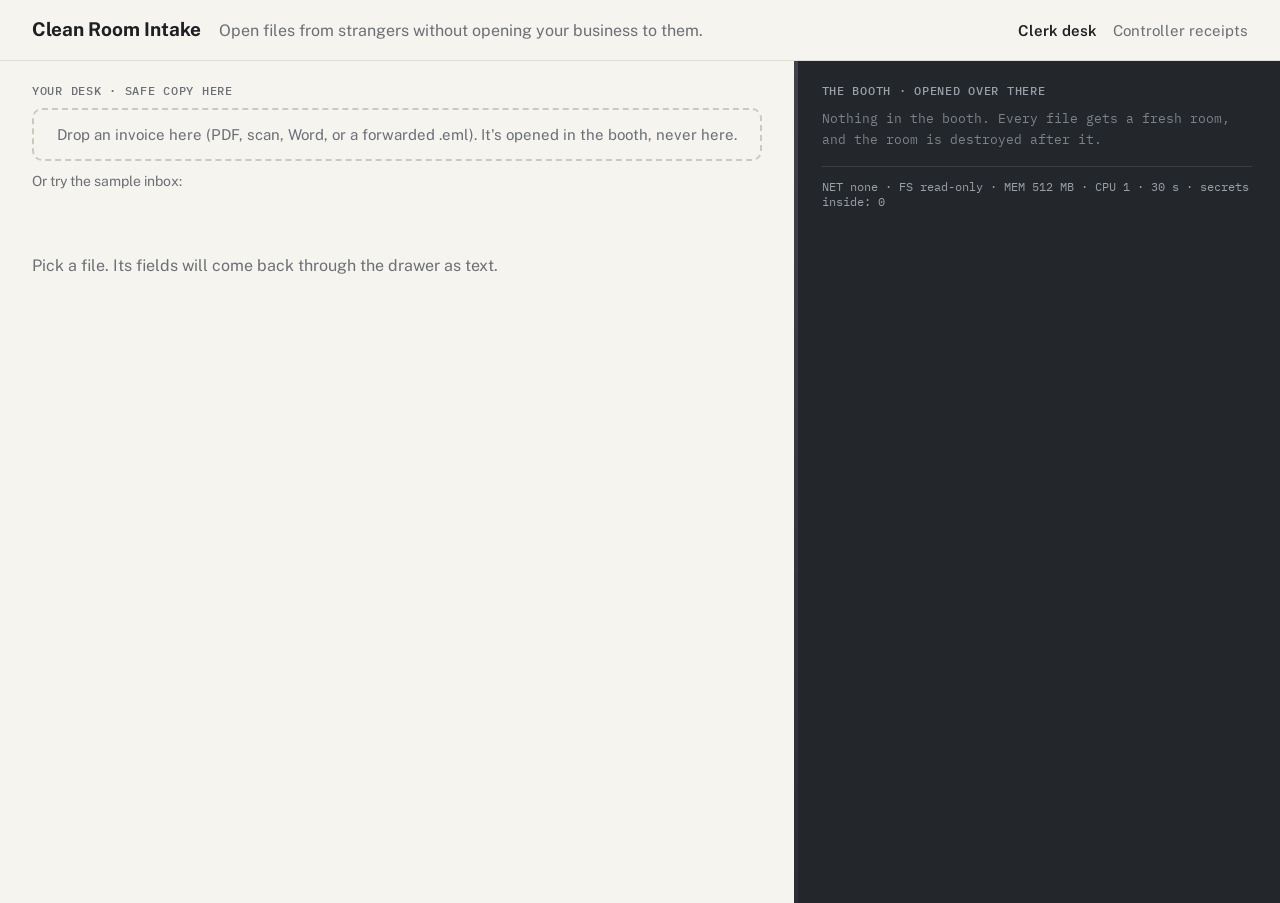
==== web/index.html @ 87abd1cf "Clerk desk + controller receipts (direction A: desk | glass | booth, drawer), dev mode for UI work w" ====
<!DOCTYPE html>
<html lang="en">
<head>
<meta charset="utf-8">
<meta name="viewport" content="width=device-width, initial-scale=1">
<title>Clean Room Intake: open files from strangers safely</title>
<link rel="preconnect" href="https://fonts.googleapis.com">
<link href="https://fonts.googleapis.com/css2?family=Public+Sans:wght@400;600;700&family=IBM+Plex+Mono:wght@400;500&display=swap" rel="stylesheet">
<link rel="stylesheet" href="style.css">
</head>
<body>
<header>
  <b>Clean Room Intake</b><span class="tag">Open files from strangers without opening your business to them.</span>
  <nav><a href="#desk" id="nav-desk" class="on">Clerk desk</a><a href="#receipts" id="nav-receipts">Controller receipts</a></nav>
</header>

<div class="wrap" id="view-desk">
  <section class="desk">
    <div class="label">Your desk · safe copy here</div>
    <div class="drop" id="drop">Drop an invoice here (PDF, scan, Word, or a forwarded .eml). It's opened in the booth, never here.
      <input type="file" id="file" hidden></div>
    <div class="samples">Or try the sample inbox:<span id="samples"></span></div>
    <div class="queue" id="queue"></div>
    <div id="slip" class="empty">Pick a file. Its fields will come back through the drawer as text.</div>
  </section>
  <section class="booth">
    <div class="glass"></div><div class="pin" id="pin" style="top:200px"></div>
    <div class="drawer" id="drawer">⇦ text only</div>
    <div class="label">The booth · opened over there</div>
    <div class="test" id="test"></div>
    <div class="log" id="log"><span class="dim">Nothing in the booth. Every file gets a fresh room, and the room is destroyed after it.</span></div>
    <div class="spec" id="spec">NET none · FS read-only · MEM 512 MB · CPU 1 · 30 s · secrets inside: 0</div>
  </section>
</div>

<div id="view-receipts" class="desk" hidden>
  <div class="label">Controller · receipts</div>
  <table class="r" id="rtable"></table>
  <div id="rdetail" style="margin-top:18px"></div>
</div>

<script src="app.js"></script>
</body>
</html>
---- web/style.css ----
:root{--paper:#F6F4EF;--glass:#23262B;--brass:#B8862B;--red:#C2412D;--ink:#1d1f23;--muted:#6b6f76;--line:#e2ded5}
*{box-sizing:border-box}
body{margin:0;font:16px/1.45 'Public Sans',system-ui,sans-serif;color:var(--ink);background:var(--paper);min-height:100vh}
header{display:flex;align-items:baseline;gap:18px;padding:16px 32px;border-bottom:1px solid var(--line)}
header b{font-size:19px}header .tag{color:var(--muted)}header nav{margin-left:auto;display:flex;gap:16px}
header nav a{color:var(--muted);text-decoration:none;font-size:15px}header nav a.on{color:var(--ink);font-weight:600}
.wrap{display:grid;grid-template-columns:62% 38%;min-height:calc(100vh - 58px)}
@media (max-width:1100px){.wrap{grid-template-columns:1fr}.booth{order:-1;min-height:220px}}
.desk{padding:22px 32px}.booth{background:var(--glass);color:#e9e6df;padding:22px 28px;position:relative;overflow:hidden}
.label{font:500 12px 'IBM Plex Mono',ui-monospace,monospace;letter-spacing:.06em;text-transform:uppercase;color:var(--muted);margin-bottom:10px}
.booth .label{color:#9aa0a8}
.queue{display:flex;flex-wrap:wrap;gap:8px;margin-bottom:16px}
.chip{background:#fff;border:1px solid var(--line);border-radius:8px;padding:7px 12px;font-size:14px;cursor:pointer;font-variant-numeric:tabular-nums}
.chip.on{border-color:var(--brass);box-shadow:0 0 0 2px #b8862b33}.chip .held{color:var(--red);font-weight:600}
.drop{border:2px dashed #cfc9bc;border-radius:10px;padding:14px;text-align:center;color:var(--muted);margin-bottom:16px;font-size:15px}
.drop.over{border-color:var(--brass);background:#fbf7ec}
.samples{font-size:14px;color:var(--muted);margin:-6px 0 16px}.samples button{font:inherit;background:none;border:0;color:var(--brass);text-decoration:underline;cursor:pointer;padding:0 4px}
.slip{background:#fff;border:1px solid var(--line);border-radius:10px;padding:20px 22px;transition:transform .45s cubic-bezier(.2,.8,.2,1),opacity .45s}
.slip.in{transform:translateX(40px);opacity:0}
.slip h2{margin:0 0 4px;font-size:20px}.slip .sub{color:var(--muted);font-size:14px;margin-bottom:14px}
.track{display:flex;flex-wrap:wrap;gap:6px 10px;align-items:center;font:12px 'IBM Plex Mono',monospace;color:var(--muted);margin-bottom:16px}
.track span{display:flex;align-items:center;gap:5px}.dot{width:10px;height:10px;border-radius:50%;background:#d8d3c8;display:inline-block}
.dot.done{background:var(--glass)}.dot.now{background:var(--brass);animation:pulse 1s infinite}.dot.bad{background:var(--red)}
@keyframes pulse{50%{box-shadow:0 0 0 5px #b8862b33}}
.f{display:grid;grid-template-columns:150px 1fr;gap:8px;padding:7px 0;border-top:1px dashed #e6e1d6;font-size:15px}
.f .k{color:var(--muted)}.f .v{font-variant-numeric:tabular-nums}
.note{margin-top:12px;font-size:14px;background:#fbf7ec;border-left:3px solid var(--brass);padding:8px 12px}
.hold{margin-top:12px;font-size:14px;background:#fdf0ed;border-left:3px solid var(--red);padding:8px 12px}
.hold b{color:var(--red)}
.btn{margin-top:16px;display:inline-block;background:var(--brass);color:#fff;font:600 15px 'Public Sans',sans-serif;padding:10px 18px;border-radius:7px;border:0;cursor:pointer}
.btn[disabled]{background:#cfc9bc;cursor:not-allowed}.btn.ghost{background:#fff;color:var(--ink);border:1px solid var(--line);margin-left:8px}
.empty{color:var(--muted);padding:30px 0}
.glass{position:absolute;left:0;top:0;bottom:0;width:4px;background:linear-gradient(#ffffff22,#ffffff08)}
.pin{position:absolute;left:-7px;width:18px;height:18px;border-radius:50%;background:var(--red);box-shadow:0 0 0 6px #c2412d33;opacity:0;transition:opacity .2s}
.pin.on{opacity:1}.pin.hit{animation:ring .12s ease-out}@keyframes ring{from{box-shadow:0 0 0 22px #c2412d55}}
.log{font:13px/1.65 'IBM Plex Mono',monospace;color:#cfd3d8;white-space:pre-wrap;word-break:break-word}
.log .x{color:#ff8f7d}.log .ok{color:#9fd6a8}.log .dim{color:#7d838b}
.spec{font:12px 'IBM Plex Mono',monospace;color:#9aa0a8;border-top:1px solid #3a3e45;margin-top:16px;padding-top:12px}
.test{font:11px 'IBM Plex Mono',monospace;color:#ffb4a6;margin-bottom:10px}
.drawer{position:absolute;left:-2px;bottom:36px;background:var(--brass);color:#fff;font:600 12px 'IBM Plex Mono',monospace;padding:8px 12px;border-radius:0 4px 4px 0;transform:translateX(-110%);transition:transform .5s}
.drawer.out{transform:translateX(0)}
table.r{width:100%;border-collapse:collapse;font-size:14px;background:#fff;border:1px solid var(--line)}
table.r td,table.r th{padding:9px 12px;border-top:1px solid var(--line);text-align:left;font-variant-numeric:tabular-nums}
.receipt{font:13px/1.65 'IBM Plex Mono',monospace;background:#fff;border:1px solid var(--line);padding:14px 16px;max-width:520px}
.receipt .x{color:var(--red)}.receipt hr{border:0;border-top:1px dashed #bbb;margin:8px 0}
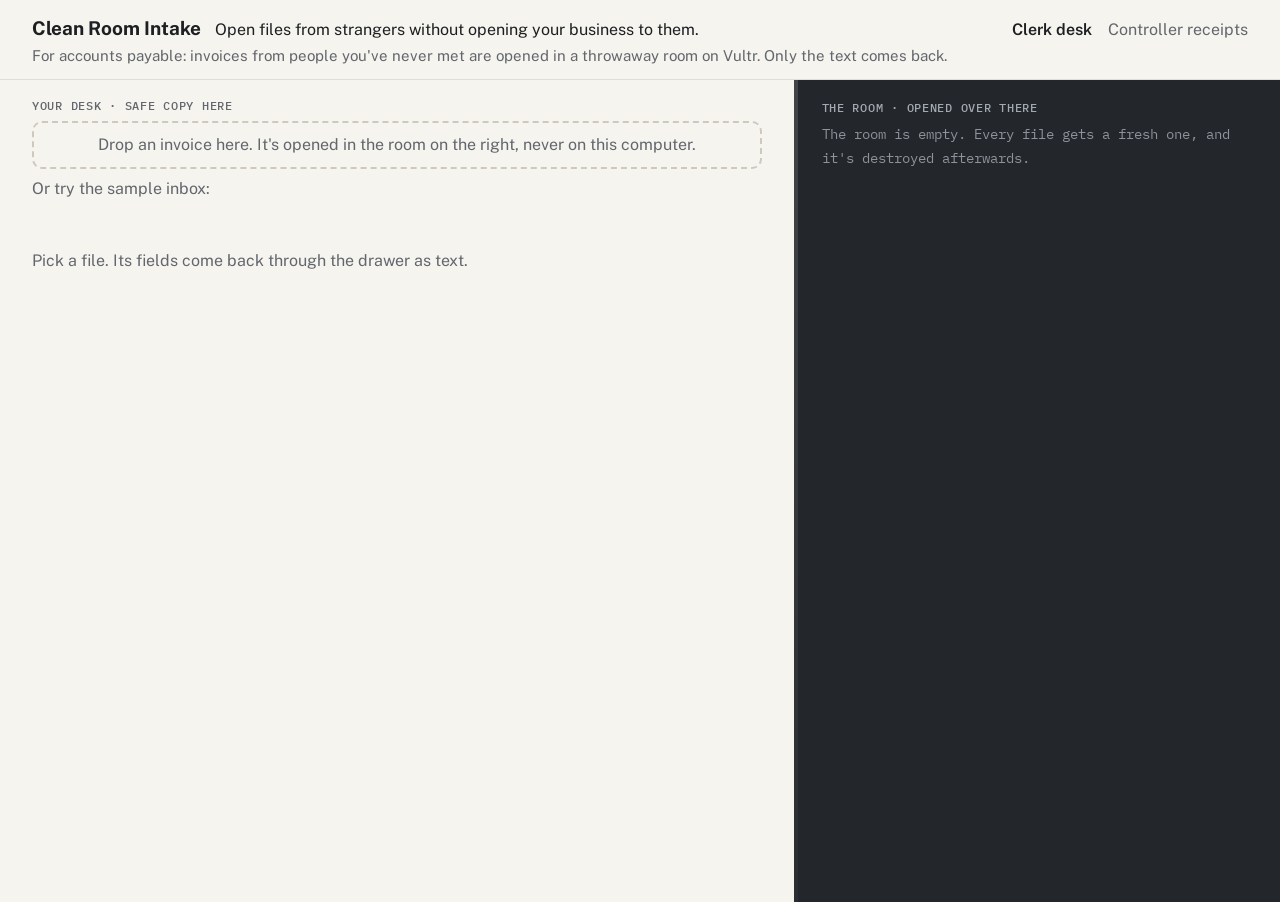
==== commit dc320feb: "UI after design judge round 1: hold reason first, clerk-side stamp, postmarks, receipt stub, one chi" ====
--- a/web/index.html
+++ b/web/index.html
@@ -3,40 +3,41 @@
 <head>
 <meta charset="utf-8">
 <meta name="viewport" content="width=device-width, initial-scale=1">
-<title>Clean Room Intake: open files from strangers safely</title>
+<title>Clean Room Intake: open invoices from strangers safely</title>
 <link rel="preconnect" href="https://fonts.googleapis.com">
-<link href="https://fonts.googleapis.com/css2?family=Public+Sans:wght@400;600;700&family=IBM+Plex+Mono:wght@400;500&display=swap" rel="stylesheet">
+<link href="https://fonts.googleapis.com/css2?family=Public+Sans:wght@400;600;700&family=IBM+Plex+Mono:wght@400;500;600&display=swap" rel="stylesheet">
 <link rel="stylesheet" href="style.css">
 </head>
 <body>
 <header>
-  <b>Clean Room Intake</b><span class="tag">Open files from strangers without opening your business to them.</span>
+  <div><b>Clean Room Intake</b><span class="tag">Open files from strangers without opening your business to them.</span></div>
   <nav><a href="#desk" id="nav-desk" class="on">Clerk desk</a><a href="#receipts" id="nav-receipts">Controller receipts</a></nav>
+  <div class="who">For accounts payable: invoices from people you've never met are opened in a throwaway room on Vultr. Only the text comes back.</div>
+  <div class="count" id="count"></div>
 </header>
 
 <div class="wrap" id="view-desk">
   <section class="desk">
     <div class="label">Your desk · safe copy here</div>
-    <div class="drop" id="drop">Drop an invoice here (PDF, scan, Word, or a forwarded .eml). It's opened in the booth, never here.
+    <div class="drop" id="drop">Drop an invoice here. It's opened in the room on the right, never on this computer.
       <input type="file" id="file" hidden></div>
     <div class="samples">Or try the sample inbox:<span id="samples"></span></div>
     <div class="queue" id="queue"></div>
-    <div id="slip" class="empty">Pick a file. Its fields will come back through the drawer as text.</div>
+    <div id="slip" class="empty">Pick a file. Its fields come back through the drawer as text.</div>
   </section>
-  <section class="booth">
-    <div class="glass"></div><div class="pin" id="pin" style="top:200px"></div>
-    <div class="drawer" id="drawer">⇦ text only</div>
-    <div class="label">The booth · opened over there</div>
+  <section class="room">
+    <div class="glass"></div><div id="pins"></div>
+    <div class="drawer" id="drawer">⇦ only text</div>
+    <div class="label">The room · opened over there</div>
     <div class="test" id="test"></div>
-    <div class="log" id="log"><span class="dim">Nothing in the booth. Every file gets a fresh room, and the room is destroyed after it.</span></div>
-    <div class="spec" id="spec">NET none · FS read-only · MEM 512 MB · CPU 1 · 30 s · secrets inside: 0</div>
+    <div class="log" id="log"><span class="dim">The room is empty. Every file gets a fresh one, and it's destroyed afterwards.</span></div>
+    <div id="stub"></div>
   </section>
 </div>
 
 <div id="view-receipts" class="desk" hidden>
-  <div class="label">Controller · receipts</div>
-  <table class="r" id="rtable"></table>
-  <div id="rdetail" style="margin-top:18px"></div>
+  <div class="label">Controller · receipt stubs</div>
+  <div class="stubs" id="stubs"></div>
 </div>
 
 <script src="app.js"></script>
--- a/web/style.css
+++ b/web/style.css
@@ -1,45 +1,55 @@
-:root{--paper:#F6F4EF;--glass:#23262B;--brass:#B8862B;--red:#C2412D;--ink:#1d1f23;--muted:#6b6f76;--line:#e2ded5}
+:root{--paper:#F6F4EF;--glass:#23262B;--brass:#8F6516;--brass-l:#B8862B;--red:#C2412D;--ink:#1d1f23;--muted:#62666d;--line:#e2ded5;--warm:#ece7dc}
 *{box-sizing:border-box}
-body{margin:0;font:16px/1.45 'Public Sans',system-ui,sans-serif;color:var(--ink);background:var(--paper);min-height:100vh}
-header{display:flex;align-items:baseline;gap:18px;padding:16px 32px;border-bottom:1px solid var(--line)}
-header b{font-size:19px}header .tag{color:var(--muted)}header nav{margin-left:auto;display:flex;gap:16px}
-header nav a{color:var(--muted);text-decoration:none;font-size:15px}header nav a.on{color:var(--ink);font-weight:600}
-.wrap{display:grid;grid-template-columns:62% 38%;min-height:calc(100vh - 58px)}
-@media (max-width:1100px){.wrap{grid-template-columns:1fr}.booth{order:-1;min-height:220px}}
-.desk{padding:22px 32px}.booth{background:var(--glass);color:#e9e6df;padding:22px 28px;position:relative;overflow:hidden}
-.label{font:500 12px 'IBM Plex Mono',ui-monospace,monospace;letter-spacing:.06em;text-transform:uppercase;color:var(--muted);margin-bottom:10px}
-.booth .label{color:#9aa0a8}
-.queue{display:flex;flex-wrap:wrap;gap:8px;margin-bottom:16px}
-.chip{background:#fff;border:1px solid var(--line);border-radius:8px;padding:7px 12px;font-size:14px;cursor:pointer;font-variant-numeric:tabular-nums}
-.chip.on{border-color:var(--brass);box-shadow:0 0 0 2px #b8862b33}.chip .held{color:var(--red);font-weight:600}
-.drop{border:2px dashed #cfc9bc;border-radius:10px;padding:14px;text-align:center;color:var(--muted);margin-bottom:16px;font-size:15px}
-.drop.over{border-color:var(--brass);background:#fbf7ec}
-.samples{font-size:14px;color:var(--muted);margin:-6px 0 16px}.samples button{font:inherit;background:none;border:0;color:var(--brass);text-decoration:underline;cursor:pointer;padding:0 4px}
-.slip{background:#fff;border:1px solid var(--line);border-radius:10px;padding:20px 22px;transition:transform .45s cubic-bezier(.2,.8,.2,1),opacity .45s}
-.slip.in{transform:translateX(40px);opacity:0}
-.slip h2{margin:0 0 4px;font-size:20px}.slip .sub{color:var(--muted);font-size:14px;margin-bottom:14px}
-.track{display:flex;flex-wrap:wrap;gap:6px 10px;align-items:center;font:12px 'IBM Plex Mono',monospace;color:var(--muted);margin-bottom:16px}
-.track span{display:flex;align-items:center;gap:5px}.dot{width:10px;height:10px;border-radius:50%;background:#d8d3c8;display:inline-block}
-.dot.done{background:var(--glass)}.dot.now{background:var(--brass);animation:pulse 1s infinite}.dot.bad{background:var(--red)}
-@keyframes pulse{50%{box-shadow:0 0 0 5px #b8862b33}}
-.f{display:grid;grid-template-columns:150px 1fr;gap:8px;padding:7px 0;border-top:1px dashed #e6e1d6;font-size:15px}
-.f .k{color:var(--muted)}.f .v{font-variant-numeric:tabular-nums}
-.note{margin-top:12px;font-size:14px;background:#fbf7ec;border-left:3px solid var(--brass);padding:8px 12px}
-.hold{margin-top:12px;font-size:14px;background:#fdf0ed;border-left:3px solid var(--red);padding:8px 12px}
-.hold b{color:var(--red)}
-.btn{margin-top:16px;display:inline-block;background:var(--brass);color:#fff;font:600 15px 'Public Sans',sans-serif;padding:10px 18px;border-radius:7px;border:0;cursor:pointer}
-.btn[disabled]{background:#cfc9bc;cursor:not-allowed}.btn.ghost{background:#fff;color:var(--ink);border:1px solid var(--line);margin-left:8px}
-.empty{color:var(--muted);padding:30px 0}
+body{margin:0;font:16px/1.5 'Public Sans',system-ui,sans-serif;color:var(--ink);background:var(--paper);min-height:100vh}
+header{padding:14px 32px 12px;border-bottom:1px solid var(--line);display:grid;grid-template-columns:1fr auto;gap:2px 24px;align-items:baseline}
+header b{font-size:19px}header .tag{color:var(--ink);margin-left:14px}
+header .who{grid-column:1;color:var(--muted);font-size:15px}
+header nav{grid-row:1;grid-column:2;display:flex;gap:16px}
+header nav a{color:var(--muted);text-decoration:none}header nav a.on{color:var(--ink);font-weight:600}
+header .count{grid-column:2;font:13px 'IBM Plex Mono',monospace;color:var(--muted);text-align:right}
+.wrap{display:grid;grid-template-columns:62% 38%;min-height:calc(100vh - 78px)}
+@media (max-width:1100px){.wrap{grid-template-columns:1fr}.room{order:-1;min-height:240px}}
+.desk{padding:18px 32px}.room{background:var(--glass);color:var(--warm);padding:20px 28px;position:relative;overflow:hidden}
+.label{font:500 12px 'IBM Plex Mono',monospace;letter-spacing:.06em;text-transform:uppercase;color:var(--muted);margin-bottom:8px}
+.room .label{color:#a3a9b1}
+.drop{border:2px dashed #cfc9bc;border-radius:10px;padding:10px 14px;text-align:center;color:var(--muted);margin-bottom:8px;cursor:pointer}
+.drop.over{border-color:var(--brass-l);background:#fbf7ec}
+.samples{color:var(--muted);margin-bottom:12px}.samples button{font:inherit;background:none;border:0;color:var(--brass);text-decoration:underline;cursor:pointer;padding:0 4px}
+.queue{display:flex;flex-wrap:wrap;gap:8px;margin-bottom:12px}
+.chip{background:#fff;border:1px solid var(--line);border-radius:8px;padding:7px 12px;cursor:pointer;font-variant-numeric:tabular-nums}
+.chip.on{border-color:var(--brass-l);box-shadow:0 0 0 2px #b8862b33}.chip .w{color:var(--muted)}.chip .w.held,.chip .w.stopped{color:var(--red);font-weight:600}
+.slip{background:#fff;border:1px solid var(--line);border-radius:10px;padding:18px 22px;position:relative;transition:transform .45s cubic-bezier(.2,.8,.2,1),opacity .45s}
+.slip.enter{transform:translateX(60px);opacity:0}
+.slip h2{margin:0;font-size:21px}.slip .sub{color:var(--muted);margin:2px 0 10px}
+.marks{display:flex;gap:10px;margin:6px 0 12px;min-height:58px}
+.pm{width:56px;height:56px;border:1.5px solid var(--ink);border-radius:50%;display:flex;align-items:center;justify-content:center;text-align:center;
+  font:600 9px/1.15 'IBM Plex Mono',monospace;transform:rotate(-7deg) scale(1);opacity:1;animation:land .09s ease-out}
+.pm.wait{border-style:dashed;border-color:#c9c3b6;color:#b3ad9f;animation:none}
+@keyframes land{from{transform:rotate(-7deg) scale(1.18);opacity:.2}}
+.stamp{position:absolute;right:22px;top:16px;border:2.5px solid var(--red);color:var(--red);font:700 13px/1.25 'Public Sans',sans-serif;
+  padding:6px 10px;transform:rotate(-4deg);text-align:center;letter-spacing:.03em;animation:land2 .09s ease-out;background:#fff}
+.stamp.hold{border-color:var(--brass);color:var(--brass)}
+@keyframes land2{from{transform:rotate(-4deg) scale(1.15);opacity:.2}}
+.hold{font-size:16px;background:#fdf0ed;border-left:3px solid var(--red);padding:9px 12px;margin:2px 0 12px}.hold b{color:var(--red)}
+.tried{font-size:16px;background:#fdf0ed;border-left:3px solid var(--red);padding:9px 12px;margin:2px 0 12px}
+.f{display:grid;grid-template-columns:150px 1fr;gap:8px;padding:7px 0;border-top:1px dashed #e6e1d6}
+.f .k{color:var(--muted)}.f .v{font-variant-numeric:tabular-nums}.f .v.amt{font-size:18px;font-weight:700}
+.f .was{display:block;color:var(--muted);text-decoration:line-through}
+.note{margin-top:10px;background:#fbf7ec;border-left:3px solid var(--brass-l);padding:8px 12px}
+.btn{margin-top:14px;display:inline-block;background:var(--brass);color:#fff;font:600 16px 'Public Sans',sans-serif;padding:10px 18px;border-radius:7px;border:0;cursor:pointer}
+.btn[disabled]{background:#d6d0c4;color:#5c5a55;cursor:not-allowed}.btn.ghost{background:#fff;color:var(--ink);border:1px solid var(--line);margin-left:8px}
+.empty{color:var(--muted);padding:24px 0}
 .glass{position:absolute;left:0;top:0;bottom:0;width:4px;background:linear-gradient(#ffffff22,#ffffff08)}
-.pin{position:absolute;left:-7px;width:18px;height:18px;border-radius:50%;background:var(--red);box-shadow:0 0 0 6px #c2412d33;opacity:0;transition:opacity .2s}
-.pin.on{opacity:1}.pin.hit{animation:ring .12s ease-out}@keyframes ring{from{box-shadow:0 0 0 22px #c2412d55}}
-.log{font:13px/1.65 'IBM Plex Mono',monospace;color:#cfd3d8;white-space:pre-wrap;word-break:break-word}
-.log .x{color:#ff8f7d}.log .ok{color:#9fd6a8}.log .dim{color:#7d838b}
-.spec{font:12px 'IBM Plex Mono',monospace;color:#9aa0a8;border-top:1px solid #3a3e45;margin-top:16px;padding-top:12px}
-.test{font:11px 'IBM Plex Mono',monospace;color:#ffb4a6;margin-bottom:10px}
-.drawer{position:absolute;left:-2px;bottom:36px;background:var(--brass);color:#fff;font:600 12px 'IBM Plex Mono',monospace;padding:8px 12px;border-radius:0 4px 4px 0;transform:translateX(-110%);transition:transform .5s}
+.pin{position:absolute;left:-7px;width:18px;height:18px;border-radius:50%;background:var(--red);box-shadow:0 0 0 6px #c2412d33}
+.pin.hit{animation:ring .12s ease-out}@keyframes ring{from{box-shadow:0 0 0 22px #c2412d66}}
+.log{font:14px/1.7 'IBM Plex Mono',monospace;color:#d9d5cc;white-space:pre-wrap;word-break:break-word;position:relative}
+.log .x{color:#ff9a88}.log .dim{color:#8d939b}
+.log.shred{animation:shred .6s steps(6) forwards}@keyframes shred{to{clip-path:inset(0 0 100% 0);opacity:.2}}
+.test{font:12px 'IBM Plex Mono',monospace;color:#ffb4a6;margin-bottom:8px}
+.drawer{position:absolute;left:-2px;top:46%;background:var(--brass-l);color:#1d1f23;font:600 12px 'IBM Plex Mono',monospace;padding:8px 12px;border-radius:0 4px 4px 0;transform:translateX(-110%);transition:transform .5s}
 .drawer.out{transform:translateX(0)}
-table.r{width:100%;border-collapse:collapse;font-size:14px;background:#fff;border:1px solid var(--line)}
-table.r td,table.r th{padding:9px 12px;border-top:1px solid var(--line);text-align:left;font-variant-numeric:tabular-nums}
-.receipt{font:13px/1.65 'IBM Plex Mono',monospace;background:#fff;border:1px solid var(--line);padding:14px 16px;max-width:520px}
-.receipt .x{color:var(--red)}.receipt hr{border:0;border-top:1px dashed #bbb;margin:8px 0}
+.stub{margin-top:16px;background:#fbfaf6;color:var(--ink);font:13px/1.6 'IBM Plex Mono',monospace;padding:12px 14px 14px;max-width:420px;position:relative;
+  border-bottom:2px dashed #9a948a;animation:drop .3s ease-out}
+.stub .x{color:var(--red)}.stub hr{border:0;border-top:1px dashed #bbb;margin:6px 0}
+@keyframes drop{from{transform:translateY(-8px);opacity:0}}
+.stubs{display:flex;flex-wrap:wrap;gap:16px;align-items:flex-start}.stubs .stub{background:#fff;border:1px solid var(--line);border-bottom:2px dashed #9a948a}
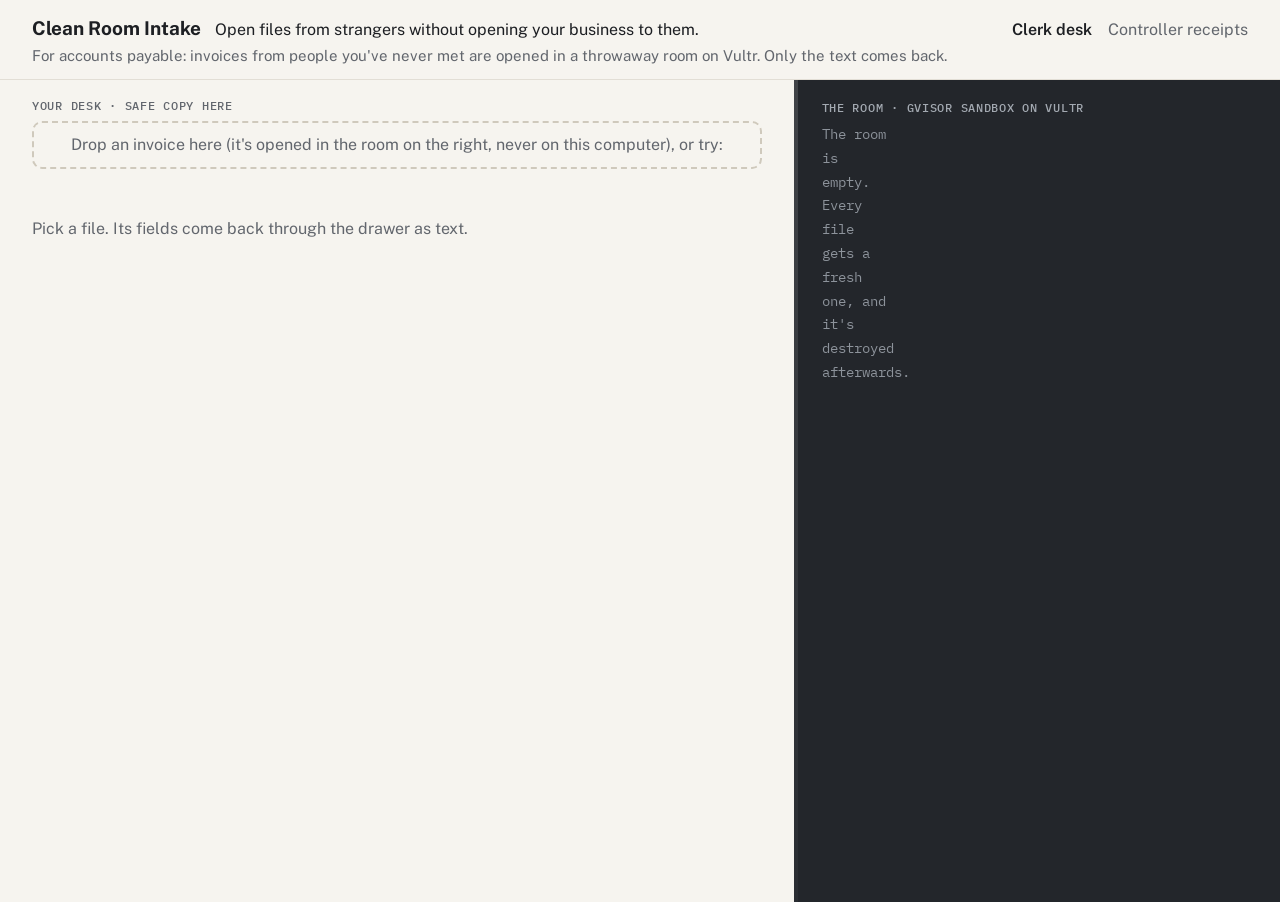
==== commit 0ae9ce40: "UI after design judge round 2: paced reveal (500 ms per step, 700 ms per attempt, real timings in te" ====
--- a/web/index.html
+++ b/web/index.html
@@ -19,16 +19,15 @@
 <div class="wrap" id="view-desk">
   <section class="desk">
     <div class="label">Your desk · safe copy here</div>
-    <div class="drop" id="drop">Drop an invoice here. It's opened in the room on the right, never on this computer.
+    <div class="drop" id="drop">Drop an invoice here (it's opened in the room on the right, never on this computer), or try:<span id="samples"></span>
       <input type="file" id="file" hidden></div>
-    <div class="samples">Or try the sample inbox:<span id="samples"></span></div>
     <div class="queue" id="queue"></div>
     <div id="slip" class="empty">Pick a file. Its fields come back through the drawer as text.</div>
   </section>
   <section class="room">
     <div class="glass"></div><div id="pins"></div>
     <div class="drawer" id="drawer">⇦ only text</div>
-    <div class="label">The room · opened over there</div>
+    <div class="label">The room · gVisor sandbox on Vultr</div>
     <div class="test" id="test"></div>
     <div class="log" id="log"><span class="dim">The room is empty. Every file gets a fresh one, and it's destroyed afterwards.</span></div>
     <div id="stub"></div>
--- a/web/style.css
+++ b/web/style.css
@@ -1,3 +1,4 @@
+[hidden]{display:none!important}
 :root{--paper:#F6F4EF;--glass:#23262B;--brass:#8F6516;--brass-l:#B8862B;--red:#C2412D;--ink:#1d1f23;--muted:#62666d;--line:#e2ded5;--warm:#ece7dc}
 *{box-sizing:border-box}
 body{margin:0;font:16px/1.5 'Public Sans',system-ui,sans-serif;color:var(--ink);background:var(--paper);min-height:100vh}
@@ -12,25 +13,25 @@
 .desk{padding:18px 32px}.room{background:var(--glass);color:var(--warm);padding:20px 28px;position:relative;overflow:hidden}
 .label{font:500 12px 'IBM Plex Mono',monospace;letter-spacing:.06em;text-transform:uppercase;color:var(--muted);margin-bottom:8px}
 .room .label{color:#a3a9b1}
-.drop{border:2px dashed #cfc9bc;border-radius:10px;padding:10px 14px;text-align:center;color:var(--muted);margin-bottom:8px;cursor:pointer}
+.drop{border:2px dashed #cfc9bc;border-radius:10px;padding:10px 14px;text-align:center;color:var(--muted);margin-bottom:12px;cursor:pointer}.drop button{font:inherit;background:none;border:0;color:var(--brass);text-decoration:underline;cursor:pointer;padding:0 3px}
 .drop.over{border-color:var(--brass-l);background:#fbf7ec}
 .samples{color:var(--muted);margin-bottom:12px}.samples button{font:inherit;background:none;border:0;color:var(--brass);text-decoration:underline;cursor:pointer;padding:0 4px}
 .queue{display:flex;flex-wrap:wrap;gap:8px;margin-bottom:12px}
 .chip{background:#fff;border:1px solid var(--line);border-radius:8px;padding:7px 12px;cursor:pointer;font-variant-numeric:tabular-nums}
-.chip.on{border-color:var(--brass-l);box-shadow:0 0 0 2px #b8862b33}.chip .w{color:var(--muted)}.chip .w.held,.chip .w.stopped{color:var(--red);font-weight:600}
+.chip.on{border-color:var(--brass-l);box-shadow:0 0 0 2px #b8862b33}.chip .w{color:var(--muted)}.chip .w.held{color:var(--brass);font-weight:600}.chip .w.stopped{color:var(--red);font-weight:600}
 .slip{background:#fff;border:1px solid var(--line);border-radius:10px;padding:18px 22px;position:relative;transition:transform .45s cubic-bezier(.2,.8,.2,1),opacity .45s}
 .slip.enter{transform:translateX(60px);opacity:0}
-.slip h2{margin:0;font-size:21px}.slip .sub{color:var(--muted);margin:2px 0 10px}
-.marks{display:flex;gap:10px;margin:6px 0 12px;min-height:58px}
-.pm{width:56px;height:56px;border:1.5px solid var(--ink);border-radius:50%;display:flex;align-items:center;justify-content:center;text-align:center;
-  font:600 9px/1.15 'IBM Plex Mono',monospace;transform:rotate(-7deg) scale(1);opacity:1;animation:land .09s ease-out}
+.slip h2{margin:0;font-size:21px;padding-right:220px}.slip .sub{color:var(--muted);margin:2px 0 10px;padding-right:220px}
+.marks{display:flex;gap:10px;margin:6px 0 12px;min-height:66px}
+.pm{width:64px;height:64px;border:1.5px solid var(--ink);border-radius:50%;display:flex;align-items:center;justify-content:center;text-align:center;
+  font:600 10.5px/1.15 'IBM Plex Mono',monospace;transform:rotate(-7deg) scale(1);opacity:1;animation:land .09s ease-out}
 .pm.wait{border-style:dashed;border-color:#c9c3b6;color:#b3ad9f;animation:none}
 @keyframes land{from{transform:rotate(-7deg) scale(1.18);opacity:.2}}
 .stamp{position:absolute;right:22px;top:16px;border:2.5px solid var(--red);color:var(--red);font:700 13px/1.25 'Public Sans',sans-serif;
   padding:6px 10px;transform:rotate(-4deg);text-align:center;letter-spacing:.03em;animation:land2 .09s ease-out;background:#fff}
 .stamp.hold{border-color:var(--brass);color:var(--brass)}
 @keyframes land2{from{transform:rotate(-4deg) scale(1.15);opacity:.2}}
-.hold{font-size:16px;background:#fdf0ed;border-left:3px solid var(--red);padding:9px 12px;margin:2px 0 12px}.hold b{color:var(--red)}
+.hold{font-size:16px;background:#fbf3e2;border-left:3px solid var(--brass);padding:9px 12px;margin:2px 0 12px}.hold b{color:var(--brass)}.hold .dom{white-space:nowrap}
 .tried{font-size:16px;background:#fdf0ed;border-left:3px solid var(--red);padding:9px 12px;margin:2px 0 12px}
 .f{display:grid;grid-template-columns:150px 1fr;gap:8px;padding:7px 0;border-top:1px dashed #e6e1d6}
 .f .k{color:var(--muted)}.f .v{font-variant-numeric:tabular-nums}.f .v.amt{font-size:18px;font-weight:700}
@@ -40,16 +41,20 @@
 .btn[disabled]{background:#d6d0c4;color:#5c5a55;cursor:not-allowed}.btn.ghost{background:#fff;color:var(--ink);border:1px solid var(--line);margin-left:8px}
 .empty{color:var(--muted);padding:24px 0}
 .glass{position:absolute;left:0;top:0;bottom:0;width:4px;background:linear-gradient(#ffffff22,#ffffff08)}
-.pin{position:absolute;left:-7px;width:18px;height:18px;border-radius:50%;background:var(--red);box-shadow:0 0 0 6px #c2412d33}
+.pin{position:absolute;left:5px;width:18px;height:18px;border-radius:50%;background:var(--red);box-shadow:0 0 0 6px #c2412d33}
 .pin.hit{animation:ring .12s ease-out}@keyframes ring{from{box-shadow:0 0 0 22px #c2412d66}}
-.log{font:14px/1.7 'IBM Plex Mono',monospace;color:#d9d5cc;white-space:pre-wrap;word-break:break-word;position:relative}
+.log{font:14px/1.7 'IBM Plex Mono',monospace;color:#d9d5cc;display:grid;grid-template-columns:8ch 1fr;column-gap:10px;position:relative}.log .t{color:#8d939b}.log .m{overflow-wrap:anywhere}
 .log .x{color:#ff9a88}.log .dim{color:#8d939b}
 .log.shred{animation:shred .6s steps(6) forwards}@keyframes shred{to{clip-path:inset(0 0 100% 0);opacity:.2}}
 .test{font:12px 'IBM Plex Mono',monospace;color:#ffb4a6;margin-bottom:8px}
-.drawer{position:absolute;left:-2px;top:46%;background:var(--brass-l);color:#1d1f23;font:600 12px 'IBM Plex Mono',monospace;padding:8px 12px;border-radius:0 4px 4px 0;transform:translateX(-110%);transition:transform .5s}
+.drawer{position:absolute;z-index:3;left:-2px;top:46%;background:var(--brass-l);color:#1d1f23;font:600 12px 'IBM Plex Mono',monospace;padding:8px 12px;border-radius:0 4px 4px 0;transform:translateX(-110%);transition:transform .5s}
 .drawer.out{transform:translateX(0)}
-.stub{margin-top:16px;background:#fbfaf6;color:var(--ink);font:13px/1.6 'IBM Plex Mono',monospace;padding:12px 14px 14px;max-width:420px;position:relative;
+.stub{margin:16px 0 0 64px;background:#fbfaf6;color:var(--ink);font:13px/1.6 'IBM Plex Mono',monospace;padding:12px 14px 14px;max-width:460px;position:relative;overflow-wrap:anywhere;
   border-bottom:2px dashed #9a948a;animation:drop .3s ease-out}
 .stub .x{color:var(--red)}.stub hr{border:0;border-top:1px dashed #bbb;margin:6px 0}
 @keyframes drop{from{transform:translateY(-8px);opacity:0}}
-.stubs{display:flex;flex-wrap:wrap;gap:16px;align-items:flex-start}.stubs .stub{background:#fff;border:1px solid var(--line);border-bottom:2px dashed #9a948a}
+.stubs{display:flex;flex-wrap:wrap;gap:16px;align-items:flex-start}.stubs .stub{margin:0;width:440px;background:#fff;border:1px solid var(--line);border-bottom:2px dashed #9a948a}
+
+.f.fill{animation:fill .25s ease-out both}@keyframes fill{from{opacity:0;transform:translateY(4px)}}
+.count.flash{animation:flash .3s ease-out}@keyframes flash{from{color:var(--brass);transform:scale(1.06)}}
+.sub .dom{white-space:nowrap}
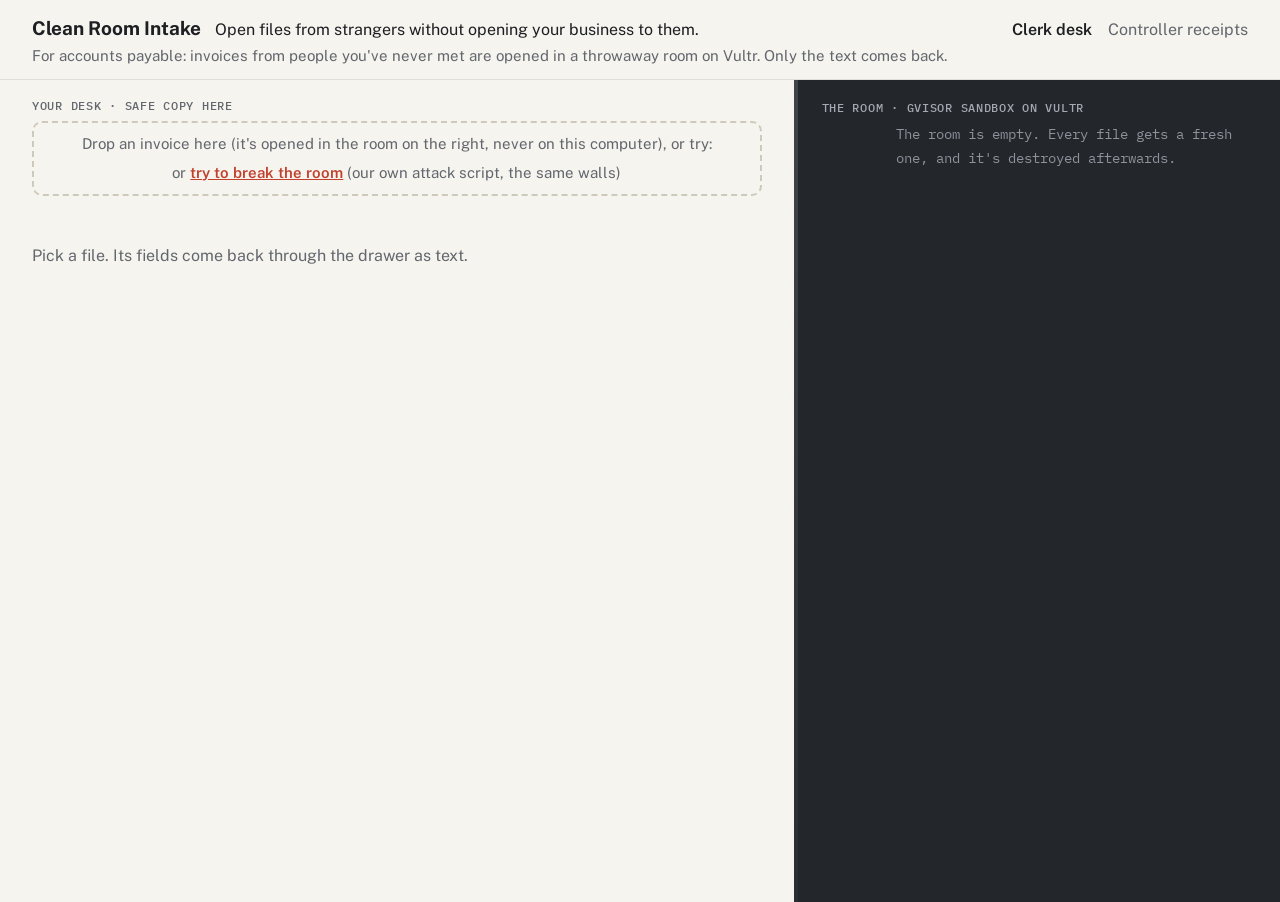
==== commit d70007a3: "Break-in test: our own attack script in two fresh rooms with the same walls (8 attacks, outcomes jud" ====
--- a/web/index.html
+++ b/web/index.html
@@ -20,6 +20,7 @@
   <section class="desk">
     <div class="label">Your desk · safe copy here</div>
     <div class="drop" id="drop">Drop an invoice here (it's opened in the room on the right, never on this computer), or try:<span id="samples"></span>
+      <span class="bi">or <button id="breakin" type="button">try to break the room</button> (our own attack script, the same walls)</span>
       <input type="file" id="file" hidden></div>
     <div class="queue" id="queue"></div>
     <div id="slip" class="empty">Pick a file. Its fields come back through the drawer as text.</div>
@@ -29,7 +30,7 @@
     <div class="drawer" id="drawer">⇦ only text</div>
     <div class="label">The room · gVisor sandbox on Vultr</div>
     <div class="test" id="test"></div>
-    <div class="log" id="log"><span class="dim">The room is empty. Every file gets a fresh one, and it's destroyed afterwards.</span></div>
+    <div class="log" id="log"><span class="t"></span><span class="m dim">The room is empty. Every file gets a fresh one, and it's destroyed afterwards.</span></div>
     <div id="stub"></div>
   </section>
 </div>
--- a/web/style.css
+++ b/web/style.css
@@ -7,30 +7,33 @@
 header .who{grid-column:1;color:var(--muted);font-size:15px}
 header nav{grid-row:1;grid-column:2;display:flex;gap:16px}
 header nav a{color:var(--muted);text-decoration:none}header nav a.on{color:var(--ink);font-weight:600}
-header .count{grid-column:2;font:13px 'IBM Plex Mono',monospace;color:var(--muted);text-align:right}
+header .count{grid-column:2;font:15px 'IBM Plex Mono',monospace;color:var(--ink);text-align:right}
 .wrap{display:grid;grid-template-columns:62% 38%;min-height:calc(100vh - 78px)}
 @media (max-width:1100px){.wrap{grid-template-columns:1fr}.room{order:-1;min-height:240px}}
 .desk{padding:18px 32px}.room{background:var(--glass);color:var(--warm);padding:20px 28px;position:relative;overflow:hidden}
 .label{font:500 12px 'IBM Plex Mono',monospace;letter-spacing:.06em;text-transform:uppercase;color:var(--muted);margin-bottom:8px}
 .room .label{color:#a3a9b1}
-.drop{border:2px dashed #cfc9bc;border-radius:10px;padding:10px 14px;text-align:center;color:var(--muted);margin-bottom:12px;cursor:pointer}.drop button{font:inherit;background:none;border:0;color:var(--brass);text-decoration:underline;cursor:pointer;padding:0 3px}
+.drop{border:2px dashed #cfc9bc;border-radius:10px;padding:10px 14px;text-align:center;font-size:15px;color:var(--muted);margin-bottom:12px;cursor:pointer}.drop button{font:inherit;background:none;border:0;color:var(--brass);text-decoration:underline;cursor:pointer;padding:0 3px}
 .drop.over{border-color:var(--brass-l);background:#fbf7ec}
 .samples{color:var(--muted);margin-bottom:12px}.samples button{font:inherit;background:none;border:0;color:var(--brass);text-decoration:underline;cursor:pointer;padding:0 4px}
-.queue{display:flex;flex-wrap:wrap;gap:8px;margin-bottom:12px}
-.chip{background:#fff;border:1px solid var(--line);border-radius:8px;padding:7px 12px;cursor:pointer;font-variant-numeric:tabular-nums}
+.queue{display:flex;flex-wrap:nowrap;gap:8px;margin-bottom:12px;overflow:hidden}
+.chip{background:#fff;border:1px solid var(--line);border-radius:8px;padding:7px 12px;cursor:pointer;font-variant-numeric:tabular-nums;white-space:nowrap;display:flex;align-items:baseline;gap:0}
+.chip .vn{max-width:120px;overflow:hidden;text-overflow:ellipsis;display:inline-block;vertical-align:bottom;margin-right:4px}
 .chip.on{border-color:var(--brass-l);box-shadow:0 0 0 2px #b8862b33}.chip .w{color:var(--muted)}.chip .w.held{color:var(--brass);font-weight:600}.chip .w.stopped{color:var(--red);font-weight:600}
 .slip{background:#fff;border:1px solid var(--line);border-radius:10px;padding:18px 22px;position:relative;transition:transform .45s cubic-bezier(.2,.8,.2,1),opacity .45s}
 .slip.enter{transform:translateX(60px);opacity:0}
 .slip h2{margin:0;font-size:21px;padding-right:220px}.slip .sub{color:var(--muted);margin:2px 0 10px;padding-right:220px}
 .marks{display:flex;gap:10px;margin:6px 0 12px;min-height:66px}
 .pm{width:64px;height:64px;border:1.5px solid var(--ink);border-radius:50%;display:flex;align-items:center;justify-content:center;text-align:center;
-  font:600 10.5px/1.15 'IBM Plex Mono',monospace;transform:rotate(-7deg) scale(1);opacity:1;animation:land .09s ease-out}
+  font:600 10.5px/1.15 'IBM Plex Mono',monospace;transform:rotate(-7deg)}
+.pm.land{animation:land .22s cubic-bezier(.3,1.6,.5,1)}
 .pm.wait{border-style:dashed;border-color:#c9c3b6;color:#b3ad9f;animation:none}
-@keyframes land{from{transform:rotate(-7deg) scale(1.18);opacity:.2}}
+@keyframes land{from{transform:rotate(-7deg) scale(1.3);opacity:.2}}
 .stamp{position:absolute;right:22px;top:16px;border:2.5px solid var(--red);color:var(--red);font:700 13px/1.25 'Public Sans',sans-serif;
-  padding:6px 10px;transform:rotate(-4deg);text-align:center;letter-spacing:.03em;animation:land2 .09s ease-out;background:#fff}
+  padding:6px 10px;transform:rotate(-4deg);text-align:center;letter-spacing:.03em;animation:land2 .25s cubic-bezier(.3,1.6,.5,1);background:#fff}
 .stamp.hold{border-color:var(--brass);color:var(--brass)}
-@keyframes land2{from{transform:rotate(-4deg) scale(1.15);opacity:.2}}
+@keyframes land2{from{transform:rotate(-4deg) scale(1.3);opacity:.1}}
+.hold + .btn{margin:0 0 12px}.hold + .btn + .btn{margin:0 0 12px 8px}
 .hold{font-size:16px;background:#fbf3e2;border-left:3px solid var(--brass);padding:9px 12px;margin:2px 0 12px}.hold b{color:var(--brass)}.hold .dom{white-space:nowrap}
 .tried{font-size:16px;background:#fdf0ed;border-left:3px solid var(--red);padding:9px 12px;margin:2px 0 12px}
 .f{display:grid;grid-template-columns:150px 1fr;gap:8px;padding:7px 0;border-top:1px dashed #e6e1d6}
@@ -42,19 +45,33 @@
 .empty{color:var(--muted);padding:24px 0}
 .glass{position:absolute;left:0;top:0;bottom:0;width:4px;background:linear-gradient(#ffffff22,#ffffff08)}
 .pin{position:absolute;left:5px;width:18px;height:18px;border-radius:50%;background:var(--red);box-shadow:0 0 0 6px #c2412d33}
-.pin.hit{animation:ring .12s ease-out}@keyframes ring{from{box-shadow:0 0 0 22px #c2412d66}}
+.pin.hit{animation:ring .45s cubic-bezier(.2,.8,.2,1)}@keyframes ring{from{box-shadow:0 0 0 28px #c2412d77}}
+.glass{transition:background .5s ease-out,width .5s ease-out}.glass.hit{background:#c2412d;width:10px;transition:none}
 .log{font:14px/1.7 'IBM Plex Mono',monospace;color:#d9d5cc;display:grid;grid-template-columns:8ch 1fr;column-gap:10px;position:relative}.log .t{color:#8d939b}.log .m{overflow-wrap:anywhere}
 .log .x{color:#ff9a88}.log .dim{color:#8d939b}
 .log.shred{animation:shred .6s steps(6) forwards}@keyframes shred{to{clip-path:inset(0 0 100% 0);opacity:.2}}
-.test{font:12px 'IBM Plex Mono',monospace;color:#ffb4a6;margin-bottom:8px}
+.test{font:12px 'IBM Plex Mono',monospace;color:#c9c3b6;margin-bottom:8px}.test:not(:empty){display:inline-block;border:1px solid #c9c3b6;padding:1px 6px}
 .drawer{position:absolute;z-index:3;left:-2px;top:46%;background:var(--brass-l);color:#1d1f23;font:600 12px 'IBM Plex Mono',monospace;padding:8px 12px;border-radius:0 4px 4px 0;transform:translateX(-110%);transition:transform .5s}
-.drawer.out{transform:translateX(0)}
-.stub{margin:16px 0 0 64px;background:#fbfaf6;color:var(--ink);font:13px/1.6 'IBM Plex Mono',monospace;padding:12px 14px 14px;max-width:460px;position:relative;overflow-wrap:anywhere;
+.drawer.out{transform:translateX(-100%)}
+.stub{margin:4px 0 0 24px;background:#fbfaf6;color:var(--ink);font:13px/1.6 'IBM Plex Mono',monospace;padding:12px 14px 14px;max-width:460px;position:relative;overflow-wrap:anywhere;
   border-bottom:2px dashed #9a948a;animation:drop .3s ease-out}
 .stub .x{color:var(--red)}.stub hr{border:0;border-top:1px dashed #bbb;margin:6px 0}
 @keyframes drop{from{transform:translateY(-8px);opacity:0}}
-.stubs{display:flex;flex-wrap:wrap;gap:16px;align-items:flex-start}.stubs .stub{margin:0;width:440px;background:#fff;border:1px solid var(--line);border-bottom:2px dashed #9a948a}
+.stubs{display:flex;flex-wrap:wrap;gap:16px;align-items:flex-start}.stubs .stub{margin:0;width:calc((100% - 32px)/3);background:#fff;border:1px solid var(--line);border-bottom:2px dashed #9a948a}
 
 .f.fill{animation:fill .25s ease-out both}@keyframes fill{from{opacity:0;transform:translateY(4px)}}
-.count.flash{animation:flash .3s ease-out}@keyframes flash{from{color:var(--brass);transform:scale(1.06)}}
-.sub .dom{white-space:nowrap}
+.count.flash{animation:flash .6s ease-out}@keyframes flash{from{color:var(--brass);transform:scale(1.06)}}
+.sub .dom,.sub .fn,.f .dom{white-space:nowrap}
+
+.log .n{color:#e9e6df}
+.f.ghost .k{color:#c9c3b6}.f.ghost .v{color:transparent}
+.stub .st{font-weight:600;margin-bottom:4px}.stub .st.held{color:var(--brass)}.stub .st.stopped{color:var(--red)}.stub .st.clean{color:var(--muted)}
+.stub b.held{color:var(--brass)}
+
+.deny{margin:8px 0 0;padding:8px 12px;border-left:3px solid #b5382c;background:#fbeae7;color:#7a2219;font-size:15px}
+
+.bi{display:block;margin-top:6px;font-size:15px;color:var(--muted)}
+.bi button{font:inherit;color:var(--red);background:none;border:0;padding:0;text-decoration:underline;cursor:pointer;font-weight:600}
+.log .got,.stub .got,.gotv{color:#e8a33d;font-weight:700}.st.got{color:#b4651a}.stamp.got{border-color:#b4651a;color:#b4651a}
+.f .how{color:var(--muted);font-size:14px}
+.note .quote{margin-top:6px;font:13px/1.45 "IBM Plex Mono",monospace;color:#6b4a12;background:#fff8e6;border:1px dashed #d8b46a;padding:6px 8px}
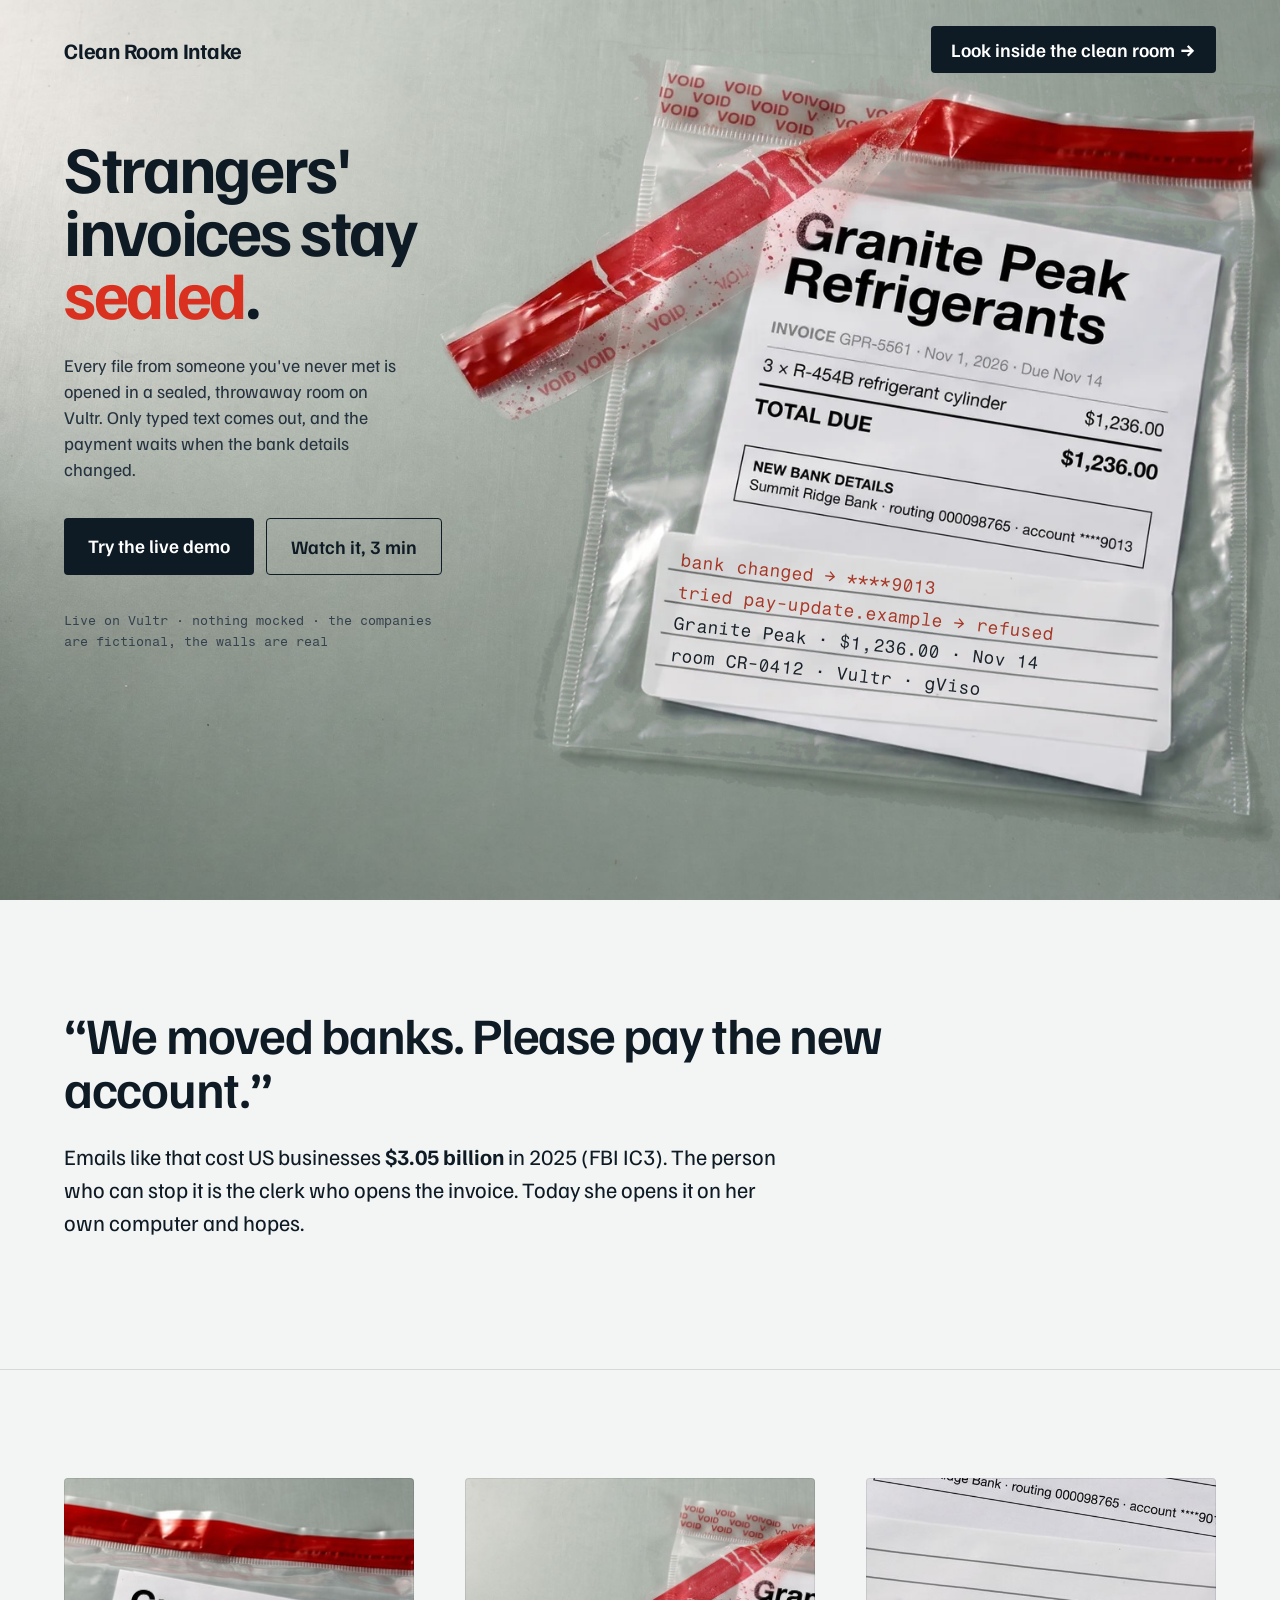
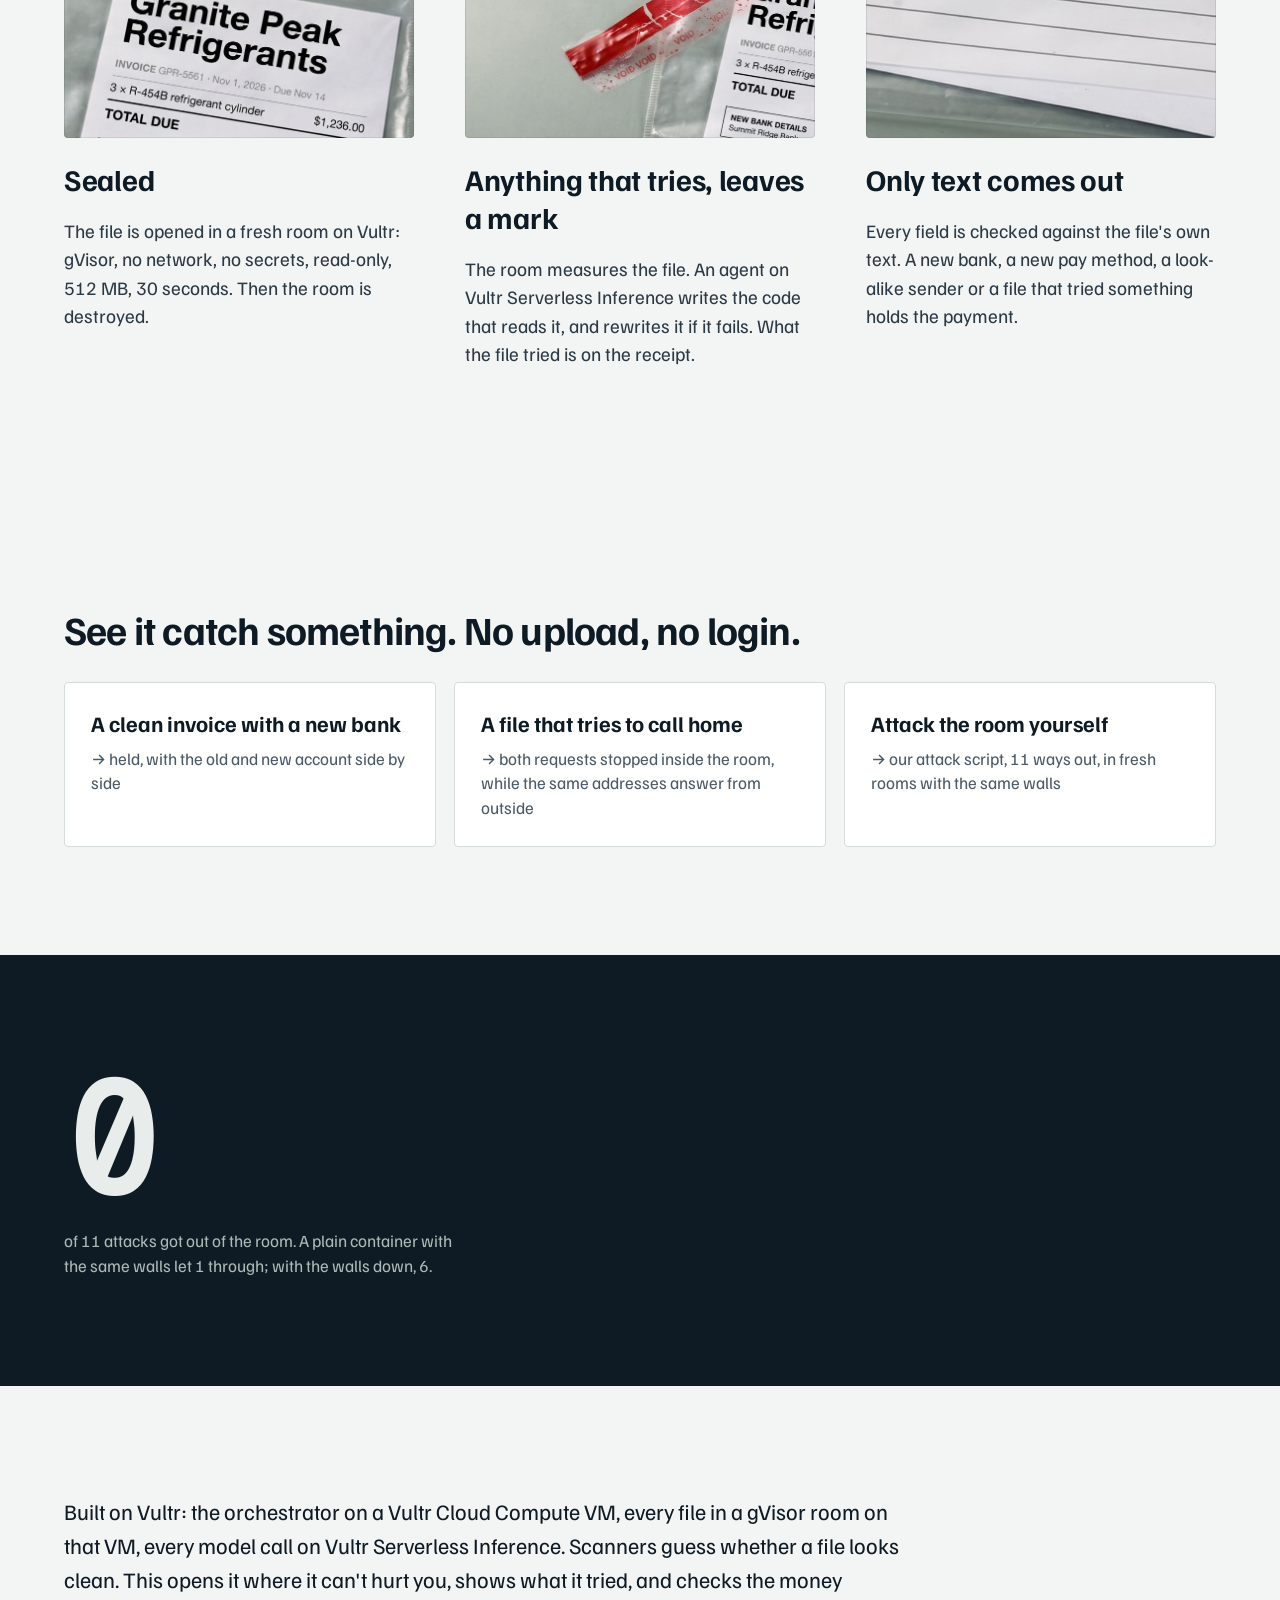
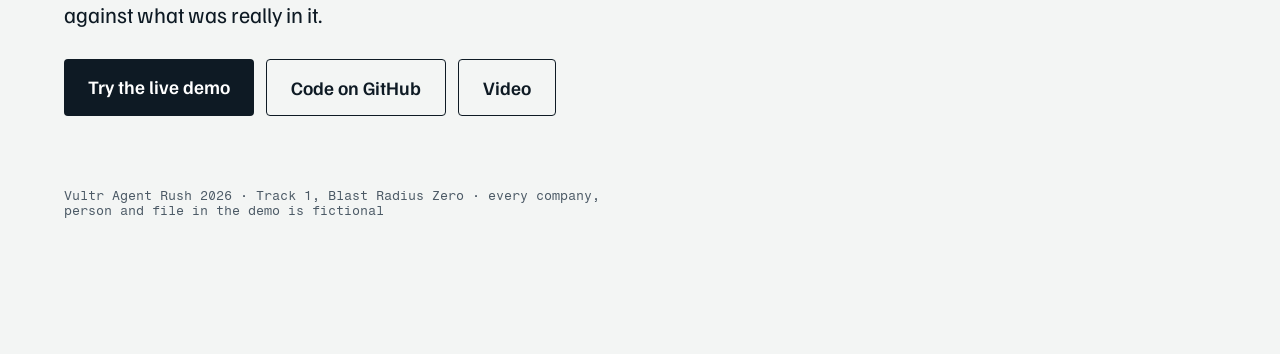
==== commit f4c0b6d3: "Landing page: the sealed bag (photoreal layers, a real peel, the label tears off as the only thing t" ====
--- a/web/index.html
+++ b/web/index.html
@@ -3,43 +3,79 @@
 <head>
 <meta charset="utf-8">
 <meta name="viewport" content="width=device-width, initial-scale=1">
-<title>Clean Room Intake: open invoices from strangers safely</title>
+<title>Clean Room Intake: strangers' invoices stay sealed</title>
+<meta name="description" content="Every invoice from a stranger is opened in a sealed, throwaway room on Vultr. Only text comes out, and the payment waits when the bank details changed.">
 <link rel="preconnect" href="https://fonts.googleapis.com">
-<link href="https://fonts.googleapis.com/css2?family=Public+Sans:wght@400;600;700&family=IBM+Plex+Mono:wght@400;500;600&display=swap" rel="stylesheet">
-<link rel="stylesheet" href="style.css">
+<link href="https://fonts.googleapis.com/css2?family=Familjen+Grotesk:wght@400;500;600;700&family=Fragment+Mono&display=swap" rel="stylesheet">
+<link rel="preload" as="image" href="assets/counter.jpg">
+<link rel="preload" as="image" href="assets/bag_sealed.webp">
+<link rel="prefetch" href="app.html">
+<link rel="stylesheet" href="landing.css">
 </head>
 <body>
-<header>
-  <div><b>Clean Room Intake</b><span class="tag">Open files from strangers without opening your business to them.</span></div>
-  <nav><a href="#desk" id="nav-desk" class="on">Clerk desk</a><a href="#receipts" id="nav-receipts">Controller receipts</a></nav>
-  <div class="who">For accounts payable: invoices from people you've never met are opened in a throwaway room on Vultr. Only the text comes back.</div>
-  <div class="count" id="count"></div>
-</header>
+<section class="hero" id="hero">
+  <div class="scene" id="scene">
+    <img class="counter" src="assets/counter.jpg" alt="">
+    <div class="bag" id="bag">
+      <div class="shadow"></div>
+      <img class="cut" id="bagSealed" src="assets/bag_sealed.webp" alt="An invoice from Granite Peak Refrigerants sealed in a clear tamper-evident bag. Its bank details are new.">
+      <img class="cut" id="bagVoid" src="assets/bag_void.webp" alt="" style="opacity:0">
+      <img class="cut" id="bagNolabel" src="assets/bag_nolabel.webp" alt="" style="opacity:0">
+      <video class="peel" id="peel" style="-webkit-mask-image:url(assets/peel_mask.png);mask-image:url(assets/peel_mask.png);-webkit-mask-size:100% 100%;mask-size:100% 100%" src="assets/peel.mp4" muted playsinline preload="auto"></video>
+      <div class="ink" id="ink"><div class="ln red" id="l0"></div><div class="ln red" id="l1"></div><div class="ln" id="l2"></div><div class="ln" id="l3"></div></div>
+      <div class="destroyed" id="destroyed">ROOM DESTROYED <span id="dtime"></span></div>
+    </div>
+    <div class="bag next" id="next">
+      <div class="shadow"></div>
+      <img class="cut" src="assets/bag_next.webp" alt="">
+      <div class="ink nextnote"><div class="ln">next file · a fresh sealed room</div></div>
+    </div>
+  </div>
+  <div class="label" id="label"><div class="perf"></div><div class="lines" id="labelLines"></div><div class="stamp" id="stamp"><b>HOLD</b><span>call the vendor</span></div></div>
 
-<div class="wrap" id="view-desk">
-  <section class="desk">
-    <div class="label">Your desk · safe copy here</div>
-    <div class="drop" id="drop">Drop an invoice here (it's opened in the room on the right, never on this computer), or try:<span id="samples"></span>
-      <span class="bi">or <button id="breakin" type="button">try to break the room</button> (our own attack script, the same walls)</span>
-      <input type="file" id="file" hidden></div>
-    <div class="queue" id="queue"></div>
-    <div id="slip" class="empty">Pick a file. Its fields come back through the drawer as text.</div>
-  </section>
-  <section class="room">
-    <div class="glass"></div><div id="pins"></div>
-    <div class="drawer" id="drawer">⇦ only text</div>
-    <div class="label">The room · gVisor sandbox on Vultr</div>
-    <div class="test" id="test"></div>
-    <div class="log" id="log"><span class="t"></span><span class="m dim">The room is empty. Every file gets a fresh one, and it's destroyed afterwards.</span></div>
-    <div id="stub"></div>
-  </section>
-</div>
+  <nav class="top"><b>Clean Room Intake</b><a class="inside-btn" href="app.html?run=granite" id="inside">Look inside the clean room →</a></nav>
+  <div class="copy" id="copy">
+    <h1>Strangers' invoices stay <span>sealed</span>.</h1>
+    <p class="sub">Every file from someone you've never met is opened in a sealed, throwaway room on Vultr. Only typed text comes out, and the payment waits when the bank details changed.</p>
+    <div class="btns"><a class="b1" href="app.html?run=granite">Try the live demo</a><a class="b2" href="https://youtu.be/OtBGZHVIrkU">Watch it, 3 min</a></div>
+    <p class="live" id="live">Live on Vultr · nothing mocked · the companies are fictional, the walls are real</p>
+  </div>
+  <div class="hint" id="hint">try to take the invoice out</div>
+  <button class="replay" id="replay" type="button">replay</button>
+  <div class="behind" id="behind"><div class="voidband"></div><p>Inside the clean room · what really happened to this file</p></div>
+</section>
 
-<div id="view-receipts" class="desk" hidden>
-  <div class="label">Controller · receipt stubs</div>
-  <div class="stubs" id="stubs"></div>
-</div>
+<section class="pain">
+  <p class="big">“We moved banks. Please pay the new account.”</p>
+  <p>Emails like that cost US businesses <b>$3.05 billion</b> in 2025 (FBI IC3). The person who can stop it is the clerk who opens the invoice. Today she opens it on her own computer and hopes.</p>
+</section>
 
-<script src="app.js"></script>
+<section class="how">
+  <div class="step"><div class="crop c1"></div><h3>Sealed</h3><p>The file is opened in a fresh room on Vultr: gVisor, no network, no secrets, read-only, 512 MB, 30 seconds. Then the room is destroyed.</p></div>
+  <div class="step"><div class="crop c2"></div><h3>Anything that tries, leaves a mark</h3><p>The room measures the file. An agent on Vultr Serverless Inference writes the code that reads it, and rewrites it if it fails. What the file tried is on the receipt.</p></div>
+  <div class="step"><div class="crop c3"></div><h3>Only text comes out</h3><p>Every field is checked against the file's own text. A new bank, a new pay method, a look-alike sender or a file that tried something holds the payment.</p></div>
+</section>
+
+<section class="try">
+  <h2>See it catch something. No upload, no login.</h2>
+  <div class="tries">
+    <a href="app.html?run=granite"><b>A clean invoice with a new bank</b><span>held, with the old and new account side by side</span></a>
+    <a href="app.html?run=wasatch"><b>A file that tries to call home</b><span>both requests stopped inside the room, while the same addresses answer from outside</span></a>
+    <a href="app.html?run=breakin"><b>Attack the room yourself</b><span>our attack script, 11 ways out, in fresh rooms with the same walls</span></a>
+  </div>
+</section>
+
+<section class="proof">
+  <div class="p1"><b>0</b><span>of 11 attacks got out of the room. A plain container with the same walls let 1 through; with the walls down, 6.</span></div>
+  <div class="lv" hidden><b id="n-rooms"></b><span>rooms opened and destroyed on this server</span></div>
+  <div class="lv" hidden><b id="n-stopped"></b><span>things files tried while open, all stopped</span></div>
+</section>
+
+<section class="vultr">
+  <p>Built on Vultr: the orchestrator on a Vultr Cloud Compute VM, every file in a gVisor room on that VM, every model call on Vultr Serverless Inference. Scanners guess whether a file looks clean. This opens it where it can't hurt you, shows what it tried, and checks the money against what was really in it.</p>
+  <div class="btns"><a class="b1" href="app.html?run=granite">Try the live demo</a><a class="b2" href="https://github.com/chainwright/clean-room-intake">Code on GitHub</a><a class="b2" href="https://youtu.be/OtBGZHVIrkU">Video</a></div>
+  <p class="foot">Vultr Agent Rush 2026 · Track 1, Blast Radius Zero · every company, person and file in the demo is fictional</p>
+</section>
+<script src="landing.js"></script>
 </body>
 </html>
--- a/web/landing.css
+++ b/web/landing.css
@@ -0,0 +1,70 @@
+:root{--ink:#0E1A24;--red:#D9301F;--red2:#C2412D;--muted:#4C5A66;--paper:#F3F5F4;--r:4px}
+*{box-sizing:border-box}html{scroll-behavior:smooth}
+body{margin:0;background:var(--paper);color:var(--ink);font-family:'Familjen Grotesk',system-ui,sans-serif;-webkit-font-smoothing:antialiased}
+a{color:inherit}
+/* hero: a still counter, a bag that moves on it, text on the empty part of the counter */
+.hero{position:relative;height:100vh;min-height:680px;overflow:hidden;background:#aeb9b4}
+.scene{position:absolute;left:0;top:0;width:2752px;height:1536px;transform-origin:0 0}
+.scene .counter{position:absolute;left:0;top:0;width:2752px;height:1536px}
+.bag{position:absolute;left:0;top:0;width:2752px;height:1536px;transform-origin:2050px 760px;cursor:grab;touch-action:none}
+.bag .cut{position:absolute;left:1100px;top:0;width:1652px;height:1536px;user-select:none;-webkit-user-drag:none;pointer-events:none}
+.bag .shadow{display:none}
+.peel{position:absolute;left:0;top:0;width:2752px;height:1536px;opacity:0;pointer-events:none}
+.ink{position:absolute;left:1566px;top:930px;width:820px;transform:rotate(6.3deg);transform-origin:0 0;font:30px/54px 'Fragment Mono',monospace;color:#1c2630;mix-blend-mode:multiply;pointer-events:none}
+.ink .ln{height:54px;white-space:nowrap;overflow:hidden}.ink .red{color:var(--red2)}
+.ink .ln:nth-child(2){transform:translateY(.6px) rotate(.12deg)}.ink .ln:nth-child(3){transform:translateY(-.5px)}
+.destroyed{position:absolute;left:1700px;top:150px;font:700 64px 'Fragment Mono',monospace;color:#2a3540;border:7px solid #2a3540;padding:10px 26px;transform:rotate(-9deg) scale(1.4);opacity:0;mix-blend-mode:multiply;letter-spacing:.06em}
+.next{transform:translate(0,-1700px)}
+.nextnote{opacity:.85}
+/* the torn label: the only thing that leaves the room */
+.label{position:absolute;left:5vw;bottom:3vh;width:600px;background:#f6f6f3;padding:14px 22px 16px;font:15px/28px 'Fragment Mono',monospace;color:#1c2630;opacity:0;z-index:3;transform-origin:0 0;
+  box-shadow:0 1px 1px #0e1a2433,0 14px 30px #0e1a2424;
+  background-image:repeating-linear-gradient(transparent 0 22px,#b8bdbd 22px 23px,transparent 23px 28px);background-position:0 14px}
+.label .perf{position:absolute;left:0;right:0;top:-6px;height:12px;background:radial-gradient(circle at 6px 0,transparent 4px,#f6f6f3 4.5px) 0 6px/12px 12px repeat-x}
+.label .lines div{white-space:nowrap}.label .red{color:var(--red2)}
+.stamp{position:absolute;right:20px;top:18px;border:3px solid var(--red2);color:var(--red2);padding:4px 10px 3px;font:700 20px 'Fragment Mono',monospace;line-height:1.1;text-align:center;transform:rotate(-7deg) scale(1.6);opacity:0;mix-blend-mode:multiply;
+  -webkit-mask-image:radial-gradient(circle at 30% 40%,#000 55%,#000c 70%,#0008 100%);mask-image:radial-gradient(circle at 30% 40%,#000 55%,#000c 70%,#0008 100%)}
+.stamp b{display:block;font-size:24px;letter-spacing:.08em}.stamp span{font-size:12px;font-weight:400}
+.hint{position:absolute;z-index:2;font:500 16px 'Familjen Grotesk',system-ui,sans-serif;color:#1d2a35;opacity:0;transition:opacity .4s;pointer-events:none}
+.hint:after{content:" →";font-family:'Fragment Mono',monospace}
+/* text on the counter */
+nav.top{position:absolute;left:5vw;right:5vw;top:26px;display:flex;align-items:center;font-size:19px;z-index:4;pointer-events:none}
+nav.top b{font-weight:700;font-size:22px;margin-right:auto;letter-spacing:-.01em}
+.inside-btn{pointer-events:auto;background:var(--ink);color:#fff;text-decoration:none;padding:12px 20px;border-radius:var(--r);font-weight:600}
+.copy{position:absolute;left:5vw;top:15vh;width:31vw;z-index:2}
+body:not(.ready) .copy,body:not(.ready) nav.top{visibility:hidden}
+h1{font-size:clamp(52px,5.2vw,112px);line-height:.95;letter-spacing:-.035em;font-weight:700;margin:0 0 3vh}
+h1 span{color:var(--red)}
+.sub{font-size:clamp(18px,1.35vw,25px);line-height:1.45;color:#25333f;max-width:34ch;margin:0 0 4vh}
+.btns{display:flex;gap:12px;flex-wrap:wrap}
+.b1,.b2{text-decoration:none;padding:16px 24px;border-radius:var(--r);font-weight:600;font-size:19px}
+.b1{background:var(--ink);color:#fff}.b2{border:1.5px solid var(--ink)}
+.live{font:13px 'Fragment Mono',monospace;color:#33414d;margin-top:4vh;max-width:46ch;line-height:1.6;opacity:0;transition:opacity .5s}
+.live.on{opacity:1}
+.replay{position:absolute;right:5vw;top:82px;z-index:3;background:transparent;border:1px solid #0e1a2455;border-radius:var(--r);padding:8px 14px;font:14px 'Fragment Mono',monospace;cursor:pointer;opacity:0}
+/* inside: the dark interior opens up from the bag */
+.behind{position:absolute;top:0;bottom:0;right:0;width:38%;background:var(--ink);color:#E8ECEB;display:flex;flex-direction:column;align-items:center;justify-content:center;gap:18px;font:17px/1.5 'Fragment Mono',monospace;text-align:center;padding:0 6%;opacity:0;z-index:6;pointer-events:none}
+.voidband{width:86%;height:34px;background:var(--red);position:relative}
+.voidband:after{content:"VOID    VOID    VOID    VOID";position:absolute;inset:0;color:#fff;font:15px/34px 'Fragment Mono',monospace;letter-spacing:.2em;text-align:center;white-space:pre}
+/* the rest of the page */
+section:not(.hero){padding:12vh 5vw}
+.pain{max-width:1100px}.pain .big{font-size:clamp(36px,4vw,64px);line-height:1.05;letter-spacing:-.025em;margin:0 0 24px;font-weight:600}
+.pain p{font-size:22px;line-height:1.5;max-width:60ch}
+.how{display:grid;grid-template-columns:repeat(3,1fr);gap:4vw;border-top:1px solid #d5dbd8}
+.crop{height:260px;border-radius:var(--r);margin-bottom:22px;box-shadow:inset 0 0 0 1px #0e1a2418;background-size:cover;background-position:center}
+.c1{background-image:url(assets/crop_sealed.jpg)}.c2{background-image:url(assets/crop_void.jpg)}.c3{background-image:url(assets/crop_label.jpg)}
+.step h3{font-size:30px;margin:0 0 10px;letter-spacing:-.01em}.step p{font-size:19px;line-height:1.5;color:#2c3a46}
+.try h2{font-size:40px;letter-spacing:-.02em;margin:0 0 28px}
+.tries{display:grid;grid-template-columns:repeat(3,1fr);gap:18px}
+.tries a{display:block;text-decoration:none;background:#fff;padding:26px;border:1px solid #d5dbd8;border-radius:var(--r);transition:transform .2s}
+.tries a:hover{transform:translateY(-4px)}
+.tries b{display:block;font-size:22px;margin-bottom:10px}.tries span{color:var(--muted);font-size:17px;line-height:1.45}
+.tries span:before{content:"→ "}
+.proof{display:grid;grid-template-columns:2fr 1fr 1fr;gap:4vw;background:var(--ink);color:#E8ECEB;align-items:end}
+.proof b{display:block;font:600 clamp(48px,6vw,120px) 'Fragment Mono',monospace;font-variant-numeric:tabular-nums;letter-spacing:-.04em;line-height:1}
+.proof .p1 b{font-size:clamp(90px,12vw,220px)}
+.proof span{display:block;margin-top:12px;font-size:17px;color:#aeb8b5;line-height:1.45;max-width:40ch}
+.vultr p{font-size:22px;line-height:1.55;max-width:70ch;margin:0 0 28px}
+.vultr .foot{font:13px 'Fragment Mono',monospace;color:var(--muted);margin-top:8vh}
+@media (max-width:900px){.copy{width:88vw;top:auto;bottom:4vh}.how,.tries,.proof{grid-template-columns:1fr}.label{width:88vw}}
+@media (prefers-reduced-motion:reduce){*{transition:none!important;animation:none!important}}
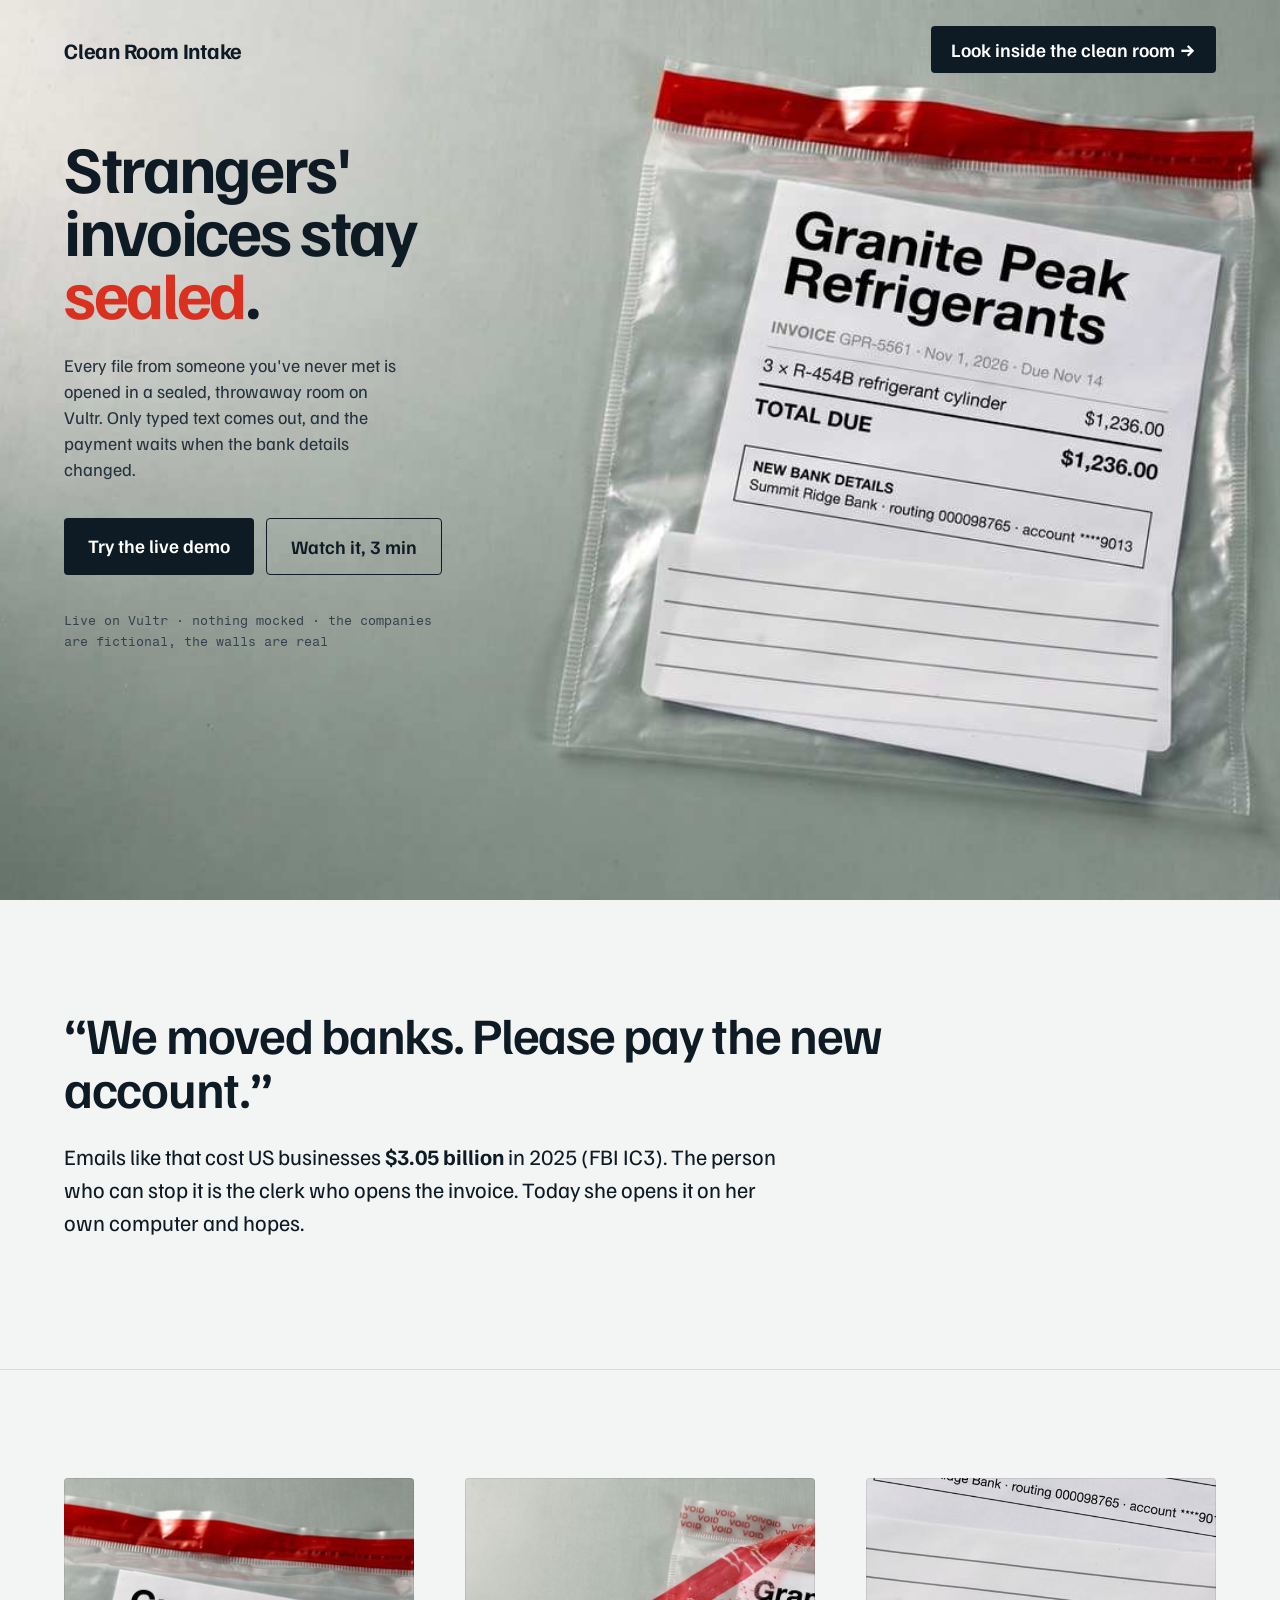
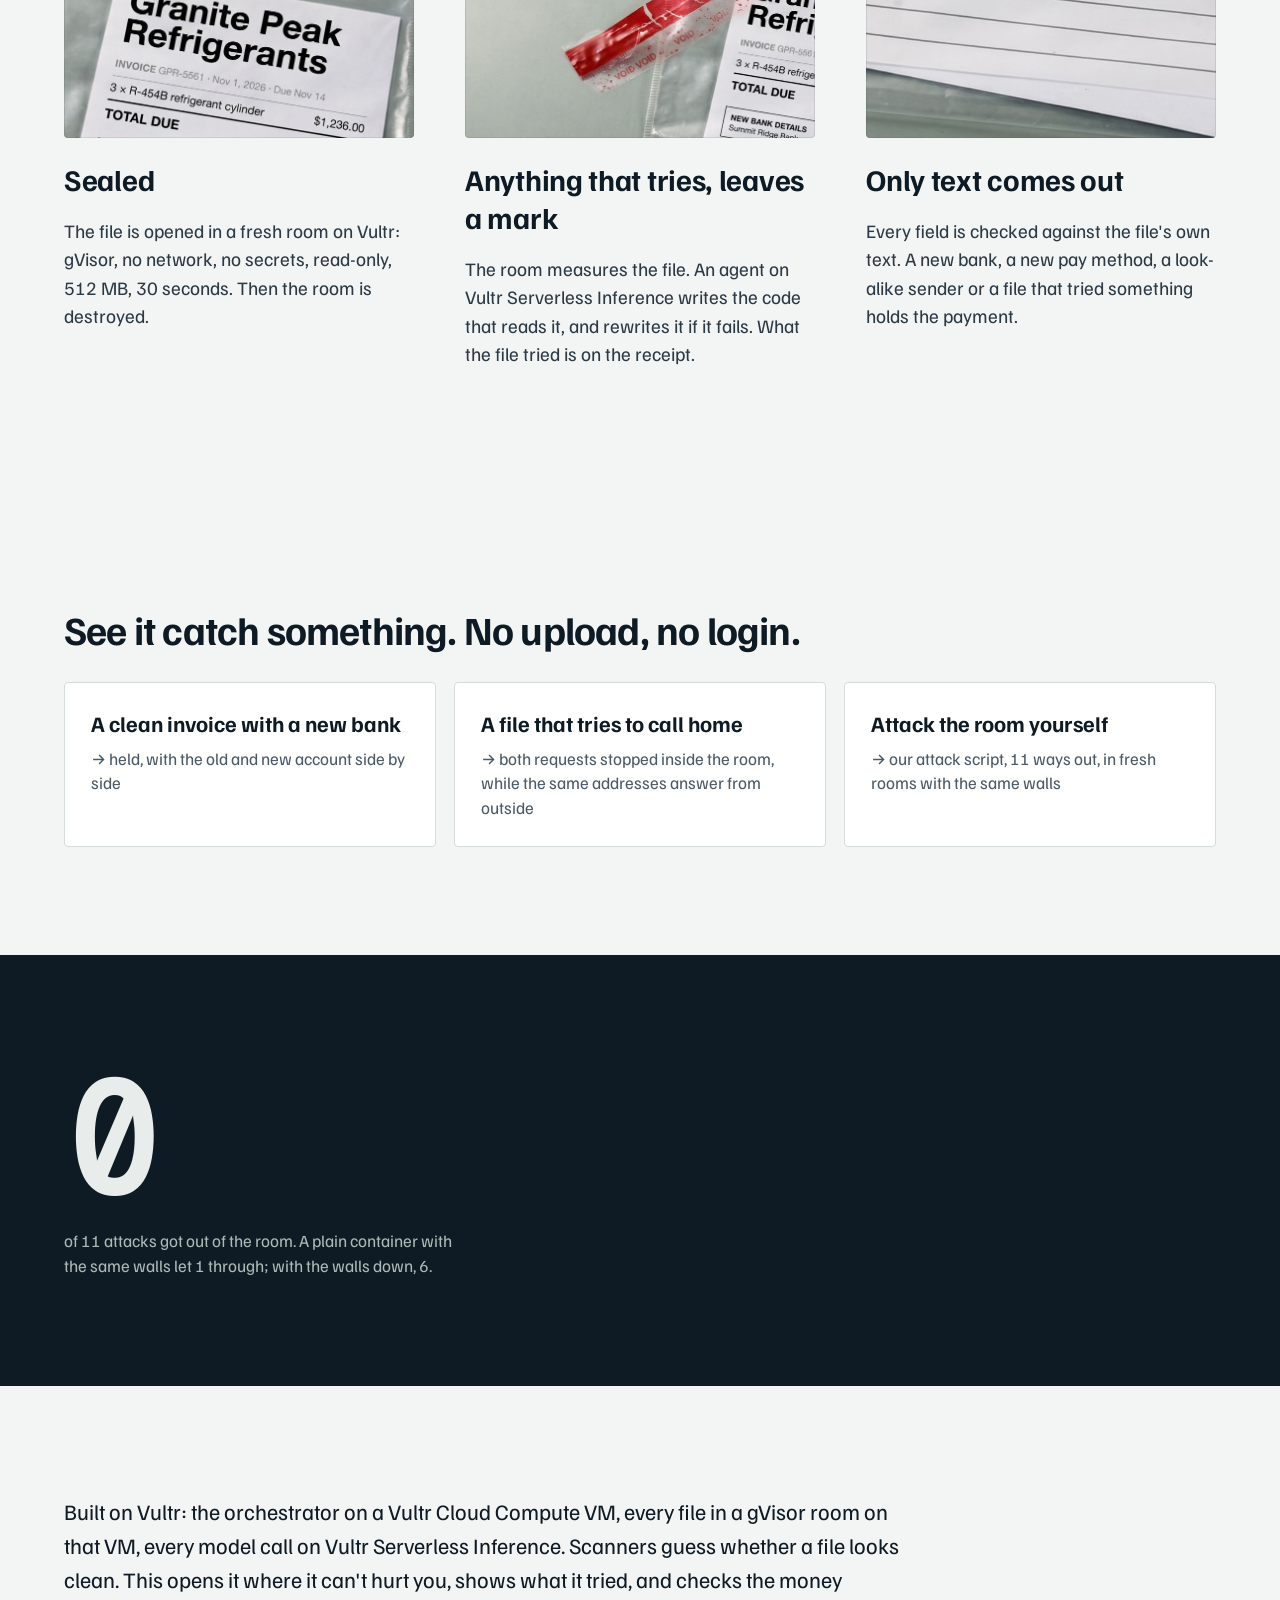
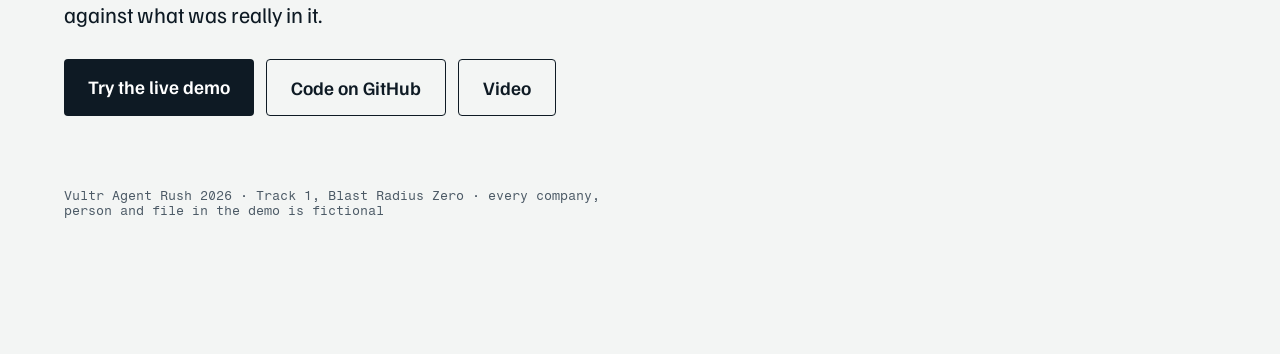
==== commit e8bac7e6: "Landing tells only what the Granite Peak run really shows (look-alike sender, not a network attempt)" ====
--- a/web/index.html
+++ b/web/index.html
@@ -7,7 +7,7 @@
 <meta name="description" content="Every invoice from a stranger is opened in a sealed, throwaway room on Vultr. Only text comes out, and the payment waits when the bank details changed.">
 <link rel="preconnect" href="https://fonts.googleapis.com">
 <link href="https://fonts.googleapis.com/css2?family=Familjen+Grotesk:wght@400;500;600;700&family=Fragment+Mono&display=swap" rel="stylesheet">
-<link rel="preload" as="image" href="assets/counter.jpg">
+<link rel="preload" as="image" href="assets/poster.jpg">
 <link rel="preload" as="image" href="assets/bag_sealed.webp">
 <link rel="prefetch" href="app.html">
 <link rel="stylesheet" href="landing.css">
@@ -15,7 +15,7 @@
 <body>
 <section class="hero" id="hero">
   <div class="scene" id="scene">
-    <img class="counter" src="assets/counter.jpg" alt="">
+    <img class="counter" id="counter" src="assets/poster.jpg" data-full="assets/counter.jpg" alt="">
     <div class="bag" id="bag">
       <div class="shadow"></div>
       <img class="cut" id="bagSealed" src="assets/bag_sealed.webp" alt="An invoice from Granite Peak Refrigerants sealed in a clear tamper-evident bag. Its bank details are new.">
--- a/web/landing.css
+++ b/web/landing.css
@@ -5,6 +5,7 @@
 /* hero: a still counter, a bag that moves on it, text on the empty part of the counter */
 .hero{position:relative;height:100vh;min-height:680px;overflow:hidden;background:#aeb9b4}
 .scene{position:absolute;left:0;top:0;width:2752px;height:1536px;transform-origin:0 0}
+body:not(.ready) .bag,body:not(.ready) .next{opacity:0}
 .scene .counter{position:absolute;left:0;top:0;width:2752px;height:1536px}
 .bag{position:absolute;left:0;top:0;width:2752px;height:1536px;transform-origin:2050px 760px;cursor:grab;touch-action:none}
 .bag .cut{position:absolute;left:1100px;top:0;width:1652px;height:1536px;user-select:none;-webkit-user-drag:none;pointer-events:none}
@@ -32,7 +33,7 @@
 nav.top b{font-weight:700;font-size:22px;margin-right:auto;letter-spacing:-.01em}
 .inside-btn{pointer-events:auto;background:var(--ink);color:#fff;text-decoration:none;padding:12px 20px;border-radius:var(--r);font-weight:600}
 .copy{position:absolute;left:5vw;top:15vh;width:31vw;z-index:2}
-body:not(.ready) .copy,body:not(.ready) nav.top{visibility:hidden}
+body:not(.fonts) .copy,body:not(.fonts) nav.top{visibility:hidden}
 h1{font-size:clamp(52px,5.2vw,112px);line-height:.95;letter-spacing:-.035em;font-weight:700;margin:0 0 3vh}
 h1 span{color:var(--red)}
 .sub{font-size:clamp(18px,1.35vw,25px);line-height:1.45;color:#25333f;max-width:34ch;margin:0 0 4vh}
@@ -66,5 +67,15 @@
 .proof span{display:block;margin-top:12px;font-size:17px;color:#aeb8b5;line-height:1.45;max-width:40ch}
 .vultr p{font-size:22px;line-height:1.55;max-width:70ch;margin:0 0 28px}
 .vultr .foot{font:13px 'Fragment Mono',monospace;color:var(--muted);margin-top:8vh}
-@media (max-width:900px){.copy{width:88vw;top:auto;bottom:4vh}.how,.tries,.proof{grid-template-columns:1fr}.label{width:88vw}}
+@media (max-width:900px){
+  .hero{height:auto;min-height:0;padding-top:var(--bagh,420px)}
+  nav.top{top:12px}nav.top b{font-size:17px}.inside-btn{font-size:14px;padding:9px 12px}
+  .copy{position:relative;left:auto;top:auto;width:auto;padding:22px 6vw 10px;background:#aeb9b4}
+  h1{font-size:46px}.sub{font-size:17px}.b1,.b2{font-size:16px;padding:13px 18px}
+  .label{position:relative;left:auto;bottom:auto;width:auto;margin:6px 6vw 28px;font-size:12px;line-height:28px;padding-right:110px}
+  .stamp{top:10px;right:10px}.stamp b{font-size:18px}
+  .replay{top:auto;bottom:10px}
+  .behind{width:100%}
+  .how,.tries,.proof{grid-template-columns:1fr}
+}
 @media (prefers-reduced-motion:reduce){*{transition:none!important;animation:none!important}}
